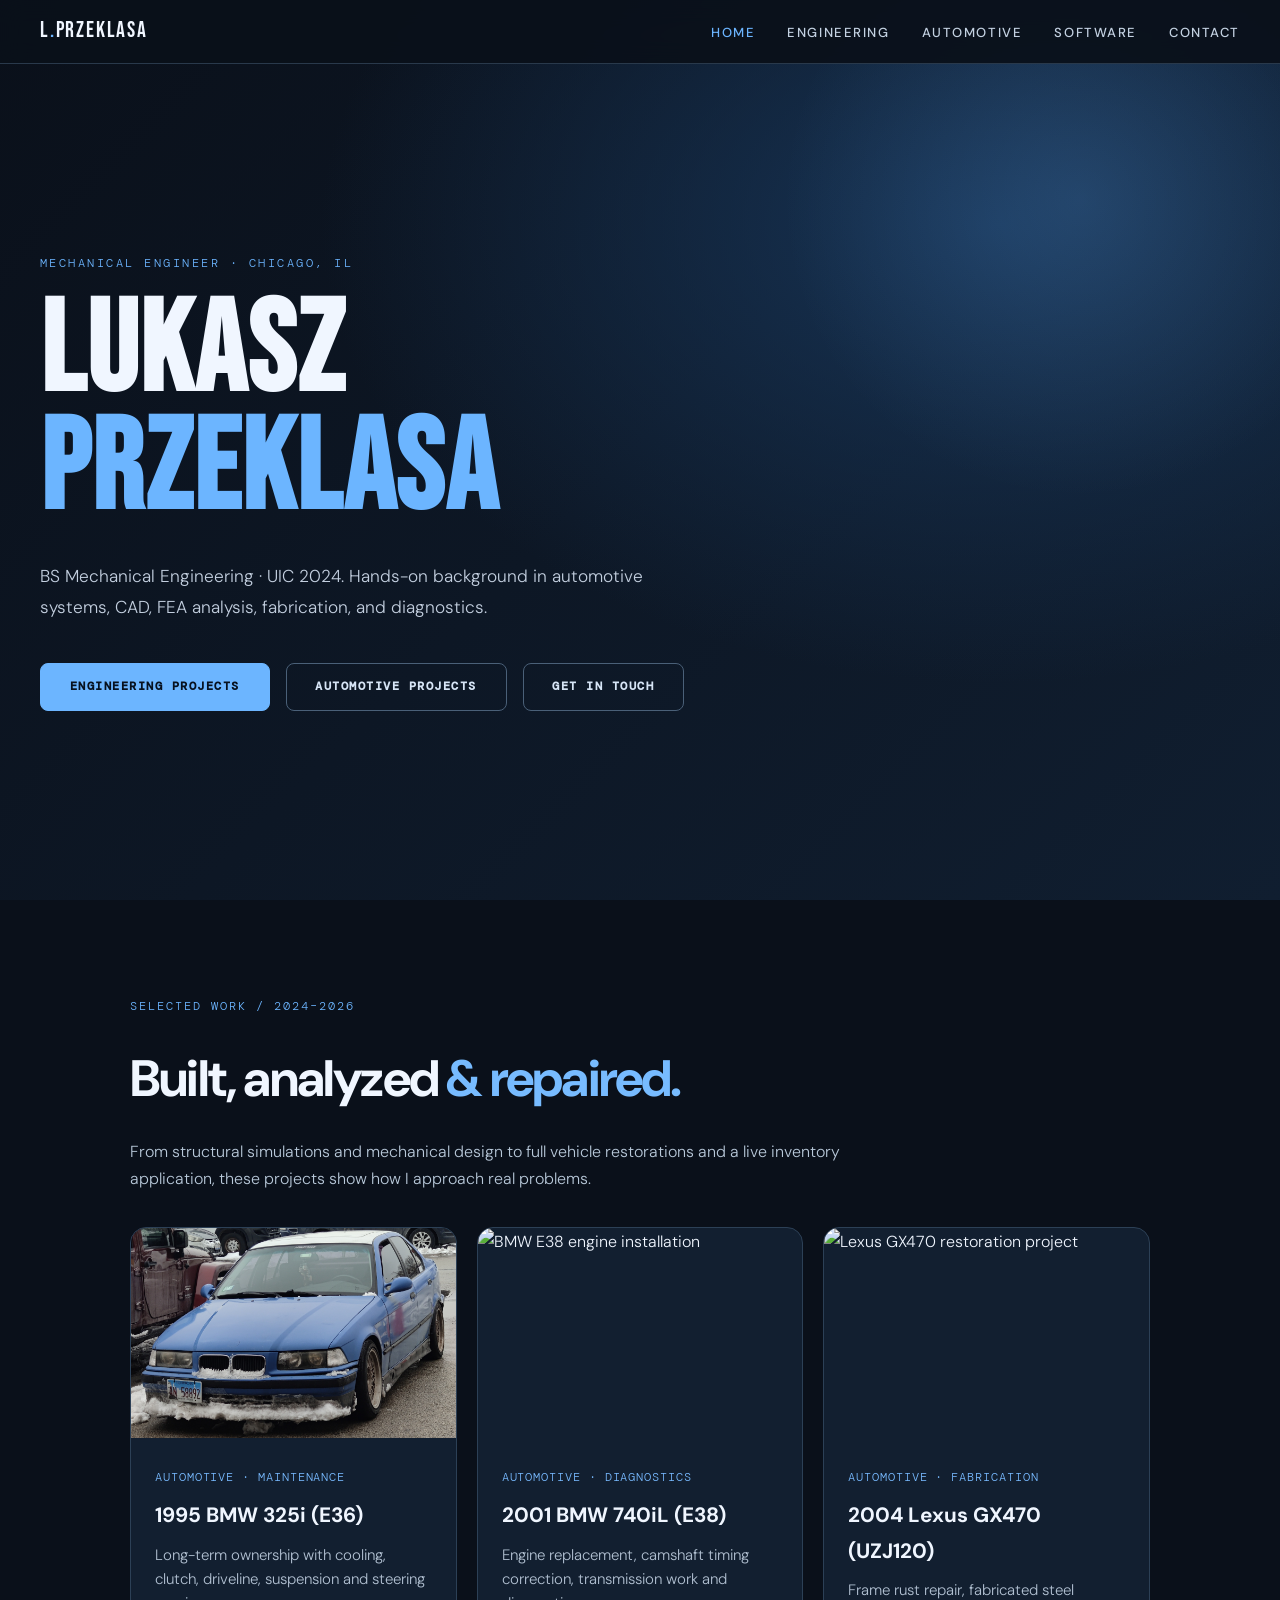
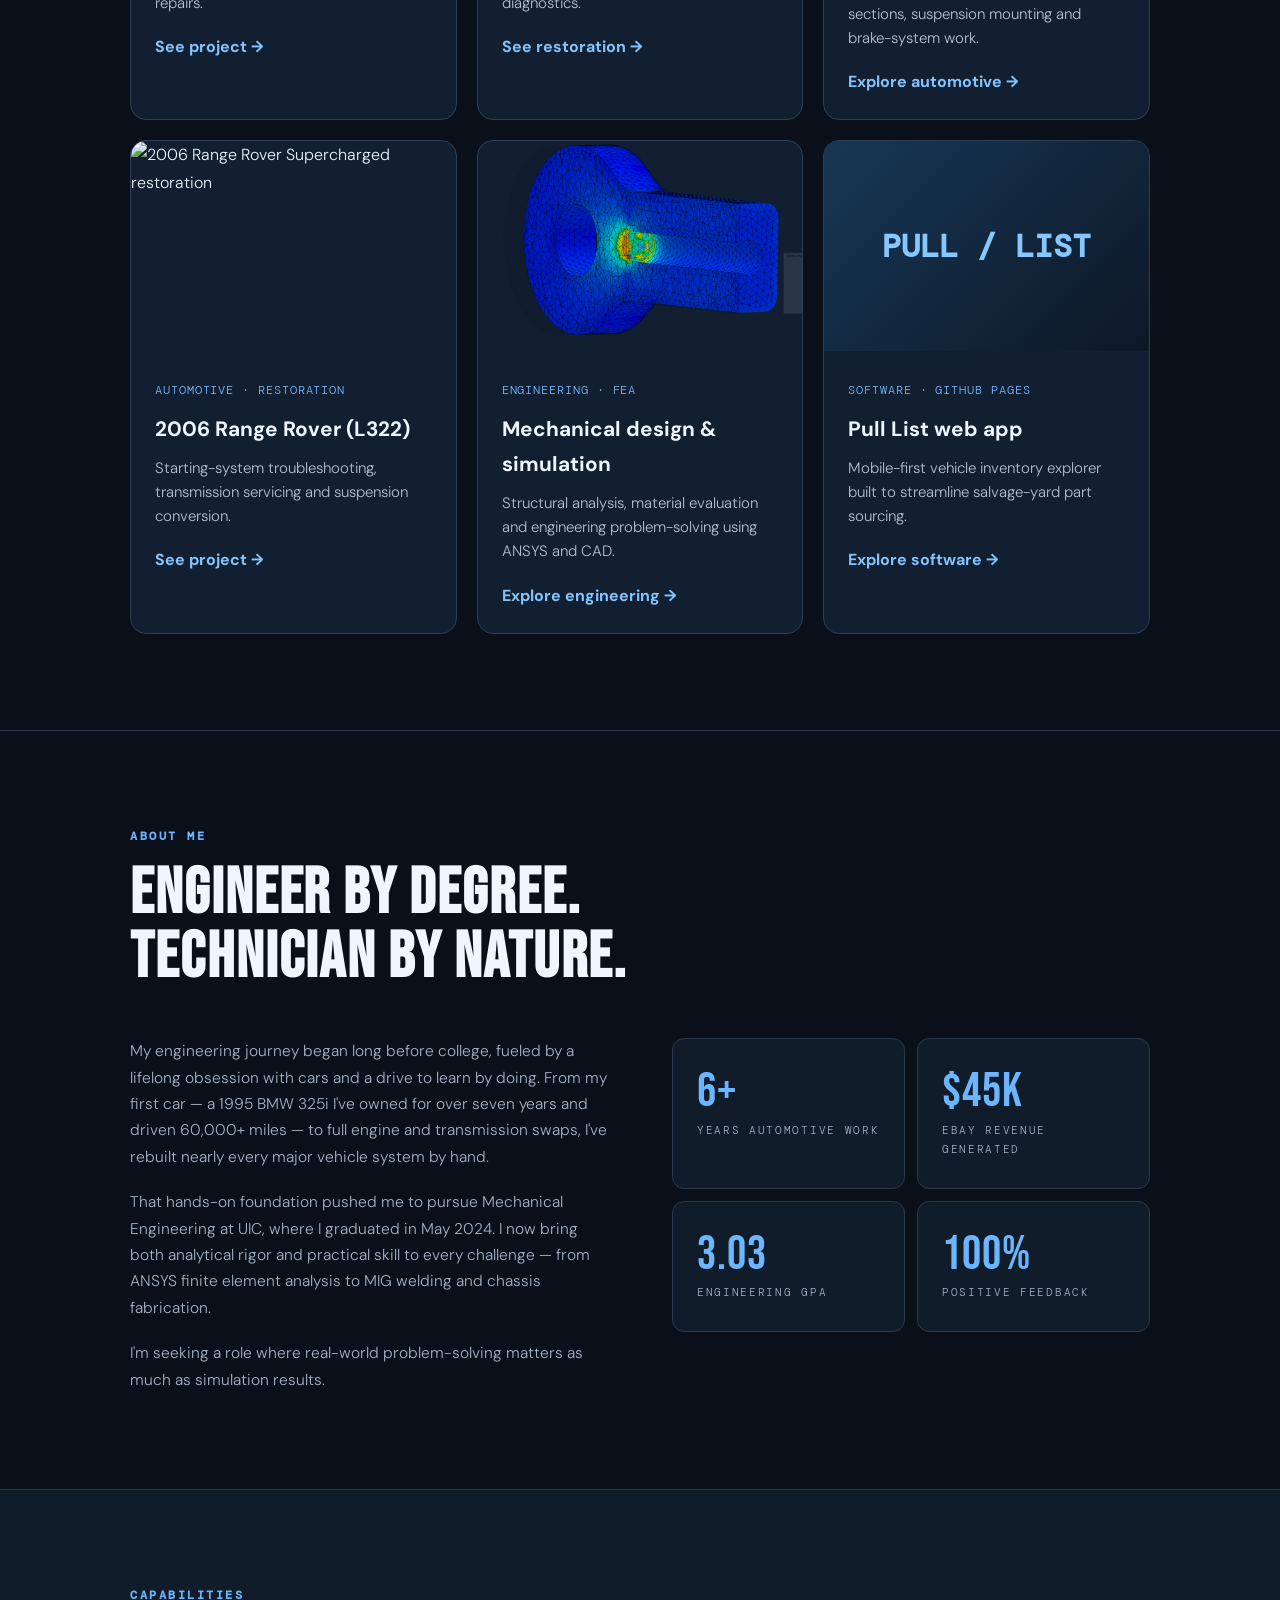
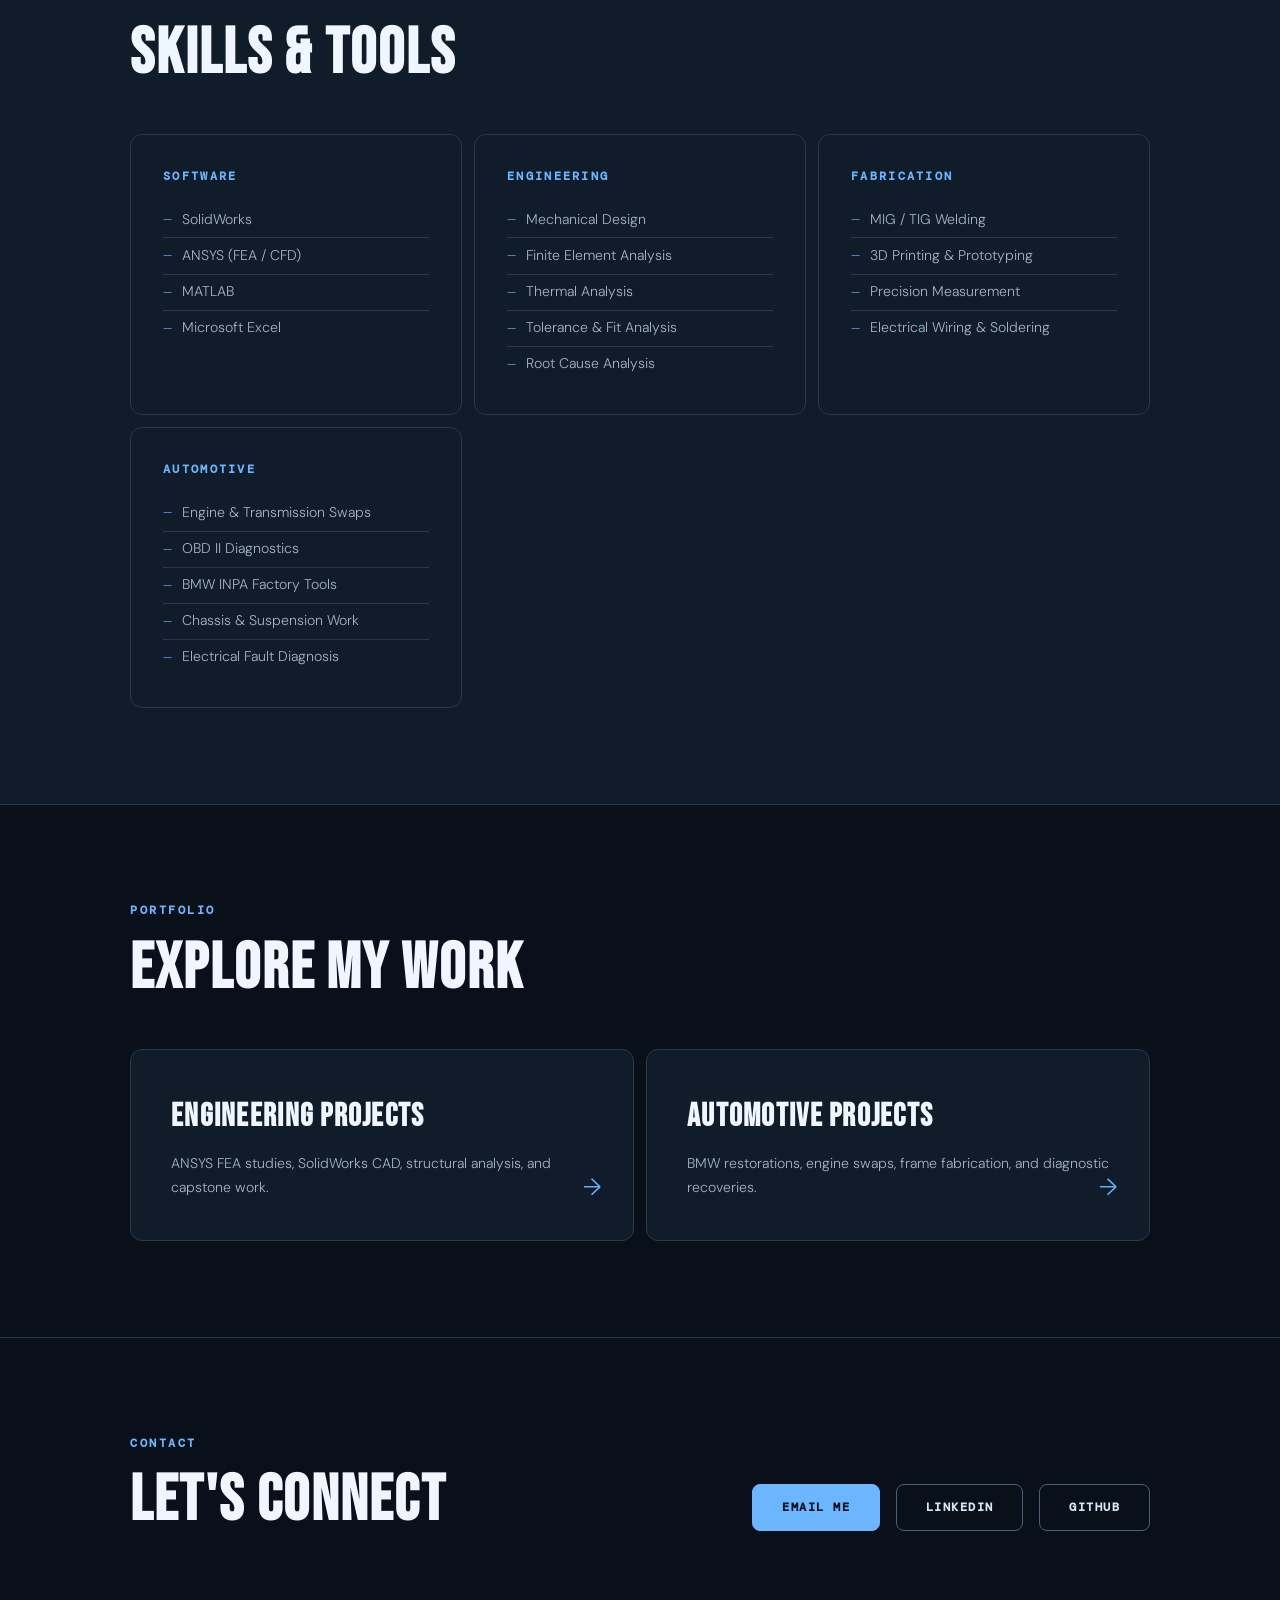
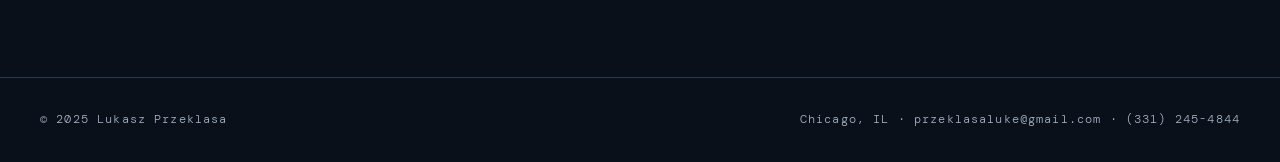
==== index.html @ 27ec07c0 "Standardize homepage vehicle titles with years and chassis codes" ====
<!DOCTYPE html>
<html lang="en">
<head>
  <!-- Google tag (gtag.js) -->
  <script async src="https://www.googletagmanager.com/gtag/js?id=G-0WKJXLWNJV"></script>
  <script>
    window.dataLayer = window.dataLayer || [];
    function gtag(){dataLayer.push(arguments);}
    gtag('js', new Date());
    gtag('config', 'G-0WKJXLWNJV');
  </script>

  <meta charset="UTF-8" />
  <meta name="viewport" content="width=device-width, initial-scale=1.0"/>
  <title>Lukasz Przeklasa – Mechanical Engineer</title>
  <link rel="preconnect" href="https://fonts.googleapis.com">
  <link href="https://fonts.googleapis.com/css2?family=Bebas+Neue&family=DM+Sans:wght@300;400;500&family=DM+Mono:wght@400;500&display=swap" rel="stylesheet">
  <style>
    :root {
      --bg: #0e0e0e;
      --surface: #161616;
      --border: #2a2a2a;
      --accent: #e8a020;
      --accent2: #c47a10;
      --text: #e8e4dc;
      --muted: #7a7670;
      --heading-font: 'Bebas Neue', sans-serif;
      --body-font: 'DM Sans', sans-serif;
      --mono-font: 'DM Mono', monospace;
    }

    * { margin: 0; padding: 0; box-sizing: border-box; }

    body {
      background: var(--bg);
      color: var(--text);
      font-family: var(--body-font);
      font-weight: 300;
      line-height: 1.7;
    }

    /* NAV */
    nav {
      position: fixed;
      top: 0; left: 0; right: 0;
      z-index: 100;
      display: flex;
      align-items: center;
      justify-content: space-between;
      padding: 0 2.5rem;
      height: 64px;
      background: rgba(14,14,14,0.92);
      backdrop-filter: blur(12px);
      border-bottom: 1px solid var(--border);
    }

    .nav-logo {
      font-family: var(--heading-font);
      font-size: 1.4rem;
      letter-spacing: 0.08em;
      color: var(--text);
      text-decoration: none;
    }

    .nav-logo span { color: var(--accent); }

    .nav-links {
      display: flex;
      gap: 2rem;
      list-style: none;
    }

    .nav-links a {
      color: var(--muted);
      text-decoration: none;
      font-size: 0.82rem;
      font-weight: 500;
      letter-spacing: 0.12em;
      text-transform: uppercase;
      transition: color 0.2s;
    }

    .nav-links a:hover,
    .nav-links a.active { color: var(--accent); }

    /* HERO */
    .hero {
      min-height: 100vh;
      display: flex;
      flex-direction: column;
      justify-content: center;
      padding: 8rem 2.5rem 4rem;
      position: relative;
      overflow: hidden;
    }

    .hero::before {
      content: '';
      position: absolute;
      top: -100px; right: -100px;
      width: 600px; height: 600px;
      background: radial-gradient(circle, rgba(232,160,32,0.07) 0%, transparent 70%);
      pointer-events: none;
    }

    .hero-tag {
      font-family: var(--mono-font);
      font-size: 0.78rem;
      letter-spacing: 0.2em;
      color: var(--accent);
      text-transform: uppercase;
      margin-bottom: 1.2rem;
    }

    .hero h1 {
      font-family: var(--heading-font);
      font-size: clamp(4rem, 10vw, 9rem);
      line-height: 0.92;
      letter-spacing: 0.02em;
      color: var(--text);
      margin-bottom: 2rem;
      max-width: 900px;
    }

    .hero h1 em {
      font-style: normal;
      color: var(--accent);
    }

    .hero-sub {
      font-size: 1rem;
      color: var(--muted);
      max-width: 480px;
      margin-bottom: 2.5rem;
      line-height: 1.8;
    }

    .hero-actions {
      display: flex;
      gap: 1rem;
      flex-wrap: wrap;
    }

    .btn {
      display: inline-block;
      padding: 0.75rem 1.8rem;
      font-family: var(--mono-font);
      font-size: 0.78rem;
      letter-spacing: 0.12em;
      text-transform: uppercase;
      text-decoration: none;
      border: 1px solid;
      transition: all 0.2s;
      cursor: pointer;
    }

    .btn-primary {
      background: var(--accent);
      border-color: var(--accent);
      color: #0e0e0e;
      font-weight: 500;
    }

    .btn-primary:hover {
      background: var(--accent2);
      border-color: var(--accent2);
    }

    .btn-ghost {
      background: transparent;
      border-color: var(--border);
      color: var(--muted);
    }

    .btn-ghost:hover {
      border-color: var(--accent);
      color: var(--accent);
    }

    /* SECTIONS */
    section {
      padding: 6rem 2.5rem;
      max-width: 1100px;
      margin: 0 auto;
    }

    .section-label {
      font-family: var(--mono-font);
      font-size: 0.72rem;
      letter-spacing: 0.22em;
      color: var(--accent);
      text-transform: uppercase;
      margin-bottom: 1rem;
    }

    .section-title {
      font-family: var(--heading-font);
      font-size: clamp(2.5rem, 5vw, 4rem);
      letter-spacing: 0.03em;
      line-height: 1;
      margin-bottom: 3rem;
      color: var(--text);
    }

    .divider {
      border: none;
      border-top: 1px solid var(--border);
      margin: 0;
    }

    /* ABOUT */
    .about-grid {
      display: grid;
      grid-template-columns: 1fr 1fr;
      gap: 4rem;
      align-items: start;
    }

    .about-text p {
      color: var(--muted);
      margin-bottom: 1.2rem;
      font-size: 0.97rem;
    }

    .about-text p:last-child { margin-bottom: 0; }

    .stats-grid {
      display: grid;
      grid-template-columns: 1fr 1fr;
      gap: 1px;
      background: var(--border);
      border: 1px solid var(--border);
    }

    .stat-box {
      background: var(--surface);
      padding: 1.8rem 1.5rem;
    }

    .stat-value {
      font-family: var(--heading-font);
      font-size: 3rem;
      color: var(--accent);
      letter-spacing: 0.02em;
      line-height: 1;
      margin-bottom: 0.3rem;
    }

    .stat-label {
      font-family: var(--mono-font);
      font-size: 0.7rem;
      letter-spacing: 0.15em;
      color: var(--muted);
      text-transform: uppercase;
    }

    /* SKILLS */
    .skills-section { background: var(--surface); }
    .skills-section > div {
      max-width: 1100px;
      margin: 0 auto;
      padding: 6rem 2.5rem;
    }

    .skills-grid {
      display: grid;
      grid-template-columns: repeat(auto-fit, minmax(260px, 1fr));
      gap: 1px;
      background: var(--border);
      border: 1px solid var(--border);
    }

    .skill-card {
      background: var(--surface);
      padding: 2rem;
      transition: background 0.2s;
    }

    .skill-card:hover { background: #1c1c1c; }

    .skill-card h3 {
      font-family: var(--mono-font);
      font-size: 0.72rem;
      letter-spacing: 0.2em;
      color: var(--accent);
      text-transform: uppercase;
      margin-bottom: 1rem;
    }

    .skill-list {
      list-style: none;
    }

    .skill-list li {
      color: var(--muted);
      font-size: 0.88rem;
      padding: 0.35rem 0;
      border-bottom: 1px solid var(--border);
      display: flex;
      align-items: center;
      gap: 0.6rem;
    }

    .skill-list li:last-child { border-bottom: none; }
    .skill-list li::before {
      content: '—';
      color: var(--accent);
      font-size: 0.7rem;
    }

    /* CTA CARDS */
    .cta-grid {
      display: grid;
      grid-template-columns: 1fr 1fr;
      gap: 1px;
      background: var(--border);
      border: 1px solid var(--border);
    }

    .cta-card {
      background: var(--surface);
      padding: 2.5rem;
      text-decoration: none;
      display: block;
      transition: background 0.2s;
      position: relative;
      overflow: hidden;
    }

    .cta-card:hover { background: #1c1c1c; }

    .cta-card::after {
      content: '→';
      position: absolute;
      bottom: 2rem; right: 2rem;
      font-size: 1.5rem;
      color: var(--accent);
      transition: transform 0.2s;
    }

    .cta-card:hover::after { transform: translateX(4px); }

    .cta-card h3 {
      font-family: var(--heading-font);
      font-size: 2rem;
      letter-spacing: 0.04em;
      color: var(--text);
      margin-bottom: 0.5rem;
    }

    .cta-card p {
      font-size: 0.88rem;
      color: var(--muted);
    }

    /* CONTACT */
    .contact-row {
      display: flex;
      align-items: center;
      justify-content: space-between;
      flex-wrap: wrap;
      gap: 2rem;
    }

    .contact-links {
      display: flex;
      gap: 1rem;
      flex-wrap: wrap;
    }

    /* FOOTER */
    footer {
      border-top: 1px solid var(--border);
      padding: 2rem 2.5rem;
      display: flex;
      justify-content: space-between;
      align-items: center;
      font-family: var(--mono-font);
      font-size: 0.72rem;
      color: var(--muted);
      letter-spacing: 0.1em;
    }

    /* ANIMATIONS */
    .fade-up {
      opacity: 0;
      transform: translateY(24px);
      animation: fadeUp 0.7s ease forwards;
    }

    @keyframes fadeUp {
      to { opacity: 1; transform: translateY(0); }
    }

    .fade-up:nth-child(2) { animation-delay: 0.1s; }
    .fade-up:nth-child(3) { animation-delay: 0.2s; }
    .fade-up:nth-child(4) { animation-delay: 0.3s; }

    @media (max-width: 768px) {
      .about-grid, .cta-grid { grid-template-columns: 1fr; }
      nav { padding: 0 1.2rem; }
      .nav-logo { font-size: 1.1rem; }
      .nav-links { gap: 1.2rem; }
      .hero, section { padding-left: 1.2rem; padding-right: 1.2rem; }
    }
  </style>
  <link rel="stylesheet" href="portfolio-2026.css?v=1">
</head>
<body>

<nav>
  <a href="index.html" class="nav-logo">L<span>.</span>Przeklasa</a>
  <ul class="nav-links">
    <li><a href="index.html" class="active">Home</a></li>
    <li><a href="engineering.html">Engineering</a></li>
    <li><a href="automotive.html">Automotive</a></li>
    <li><a href="software.html">Software</a></li>
    <li><a href="mailto:przeklasaluke@gmail.com">Contact</a></li>
  </ul>
</nav>

<div class="hero">
  <p class="hero-tag fade-up">Mechanical Engineer · Chicago, IL</p>
  <h1 class="fade-up">Lukasz<br><em>Przeklasa</em></h1>
  <p class="hero-sub fade-up">BS Mechanical Engineering · UIC 2024. Hands-on background in automotive systems, CAD, FEA analysis, fabrication, and diagnostics.</p>
  <div class="hero-actions fade-up">
    <a href="#featured-projects" class="btn btn-primary">Engineering Projects</a>
    <a href="automotive.html" class="btn btn-ghost">Automotive Projects</a>
    <a href="mailto:przeklasaluke@gmail.com" class="btn btn-ghost">Get In Touch</a>
  </div>
</div>

<section id="featured-projects" aria-labelledby="featured-title">
<p class="portfolio-kicker">Selected work / 2024–2026</p>
<h2 class="section-heading" id="featured-title">Built, analyzed <em>& repaired.</em></h2>
<p class="project-intro">From structural simulations and mechanical design to full vehicle restorations and a live inventory application, these projects show how I approach real problems.</p>
<div class="feature-grid">
<a class="feature-card" href="automotive.html#bmw-e36"><img src="images/e36 new front.jpg" alt="1995 BMW 325i project" loading="lazy"><div class="feature-content"><span class="feature-tag">Automotive · Maintenance</span><h3>1995 BMW 325i (E36)</h3><p>Long-term ownership with cooling, clutch, driveline, suspension and steering repairs.</p><div class="feature-arrow">See project →</div></div></a>
<a class="feature-card" href="automotive.html#bmw-e38"><img src="images/e38 front end.png" alt="BMW E38 engine installation" loading="lazy"><div class="feature-content"><span class="feature-tag">Automotive · Diagnostics</span><h3>2001 BMW 740iL (E38)</h3><p>Engine replacement, camshaft timing correction, transmission work and diagnostics.</p><div class="feature-arrow">See restoration →</div></div></a>
<a class="feature-card" href="automotive.html#lexus-gx470"><img src="images/gx470 front.png" alt="Lexus GX470 restoration project" loading="lazy"><div class="feature-content"><span class="feature-tag">Automotive · Fabrication</span><h3>2004 Lexus GX470 (UZJ120)</h3><p>Frame rust repair, fabricated steel sections, suspension mounting and brake-system work.</p><div class="feature-arrow">Explore automotive →</div></div></a>
<a class="feature-card" href="automotive.html#range-rover-l322"><img src="images/range rover front.png" alt="2006 Range Rover Supercharged restoration" loading="lazy"><div class="feature-content"><span class="feature-tag">Automotive · Restoration</span><h3>2006 Range Rover (L322)</h3><p>Starting-system troubleshooting, transmission servicing and suspension conversion.</p><div class="feature-arrow">See project →</div></div></a>
<a class="feature-card" href="engineering.html#clutch-fork-fea"><img src="images/2500n clutch fork von mises.png" alt="Finite element stress analysis of a clutch fork" loading="lazy"><div class="feature-content"><span class="feature-tag">Engineering · FEA</span><h3>Mechanical design & simulation</h3><p>Structural analysis, material evaluation and engineering problem-solving using ANSYS and CAD.</p><div class="feature-arrow">Explore engineering →</div></div></a>
<a class="feature-card" href="software.html"><div style="height:210px;display:grid;place-items:center;background:linear-gradient(135deg,#173756,#0d1826);color:#86c7ff;font-family:'DM Mono',monospace;font-size:clamp(1.4rem,3vw,2rem);font-weight:700">PULL / LIST</div><div class="feature-content"><span class="feature-tag">Software · GitHub Pages</span><h3>Pull List web app</h3><p>Mobile-first vehicle inventory explorer built to streamline salvage-yard part sourcing.</p><div class="feature-arrow">Explore software →</div></div></a>
</div></section><hr class="divider">

<section>
  <p class="section-label">About Me</p>
  <h2 class="section-title">Engineer by Degree.<br>Technician by Nature.</h2>
  <div class="about-grid">
    <div class="about-text">
      <p>My engineering journey began long before college, fueled by a lifelong obsession with cars and a drive to learn by doing. From my first car — a 1995 BMW 325i I've owned for over seven years and driven 60,000+ miles — to full engine and transmission swaps, I've rebuilt nearly every major vehicle system by hand.</p>
      <p>That hands-on foundation pushed me to pursue Mechanical Engineering at UIC, where I graduated in May 2024. I now bring both analytical rigor and practical skill to every challenge — from ANSYS finite element analysis to MIG welding and chassis fabrication.</p>
      <p>I'm seeking a role where real-world problem-solving matters as much as simulation results.</p>
    </div>
    <div class="stats-grid">
      <div class="stat-box">
        <div class="stat-value">6+</div>
        <div class="stat-label">Years Automotive Work</div>
      </div>
      <div class="stat-box">
        <div class="stat-value">$45K</div>
        <div class="stat-label">eBay Revenue Generated</div>
      </div>
      <div class="stat-box">
        <div class="stat-value">3.03</div>
        <div class="stat-label">Engineering GPA</div>
      </div>
      <div class="stat-box">
        <div class="stat-value">100%</div>
        <div class="stat-label">Positive Feedback</div>
      </div>
    </div>
  </div>
</section>

<hr class="divider">

<div class="skills-section">
  <div>
    <p class="section-label">Capabilities</p>
    <h2 class="section-title">Skills & Tools</h2>
    <div class="skills-grid">
      <div class="skill-card">
        <h3>Software</h3>
        <ul class="skill-list">
          <li>SolidWorks</li>
          <li>ANSYS (FEA / CFD)</li>
          <li>MATLAB</li>
          <li>Microsoft Excel</li>
        </ul>
      </div>
      <div class="skill-card">
        <h3>Engineering</h3>
        <ul class="skill-list">
          <li>Mechanical Design</li>
          <li>Finite Element Analysis</li>
          <li>Thermal Analysis</li>
          <li>Tolerance & Fit Analysis</li>
          <li>Root Cause Analysis</li>
        </ul>
      </div>
      <div class="skill-card">
        <h3>Fabrication</h3>
        <ul class="skill-list">
          <li>MIG / TIG Welding</li>
          <li>3D Printing & Prototyping</li>
          <li>Precision Measurement</li>
          <li>Electrical Wiring & Soldering</li>
        </ul>
      </div>
      <div class="skill-card">
        <h3>Automotive</h3>
        <ul class="skill-list">
          <li>Engine & Transmission Swaps</li>
          <li>OBD II Diagnostics</li>
          <li>BMW INPA Factory Tools</li>
          <li>Chassis & Suspension Work</li>
          <li>Electrical Fault Diagnosis</li>
        </ul>
      </div>
    </div>
  </div>
</div>

<hr class="divider">

<section>
  <p class="section-label">Portfolio</p>
  <h2 class="section-title">Explore My Work</h2>
  <div class="cta-grid">
    <a href="engineering.html" class="cta-card">
      <h3>Engineering Projects</h3>
      <p>ANSYS FEA studies, SolidWorks CAD, structural analysis, and capstone work.</p>
    </a>
    <a href="automotive.html" class="cta-card">
      <h3>Automotive Projects</h3>
      <p>BMW restorations, engine swaps, frame fabrication, and diagnostic recoveries.</p>
    </a>
  </div>
</section>

<hr class="divider">

<section>
  <div class="contact-row">
    <div>
      <p class="section-label">Contact</p>
      <h2 class="section-title">Let's Connect</h2>
    </div>
    <div class="contact-links">
      <a href="mailto:przeklasaluke@gmail.com" class="btn btn-primary">Email Me</a>
      <a href="https://linkedin.com/in/lukasz-przeklasa" target="_blank" class="btn btn-ghost">LinkedIn</a>
      <a href="https://github.com/lukaszjdm" target="_blank" class="btn btn-ghost">GitHub</a>
    </div>
  </div>
</section>

<footer>
  <span>© 2025 Lukasz Przeklasa</span>
  <span>Chicago, IL · przeklasaluke@gmail.com · (331) 245-4844</span>
</footer>

</body>
</html>
---- portfolio-2026.css ----
/* Portfolio redesign 2026 */
:root{--bg:#0a101a!important;--surface:#111c2b!important;--border:#29394b!important;--accent:#6cb5ff!important;--accent2:#a3d3ff!important;--text:#f0f6ff!important;--muted:#a3b2c5!important}
html{scroll-behavior:smooth}body{background:var(--bg)!important;color:var(--text)!important;font-family:'DM Sans',sans-serif!important}a:focus-visible,button:focus-visible{outline:3px solid #9bd0ff;outline-offset:4px}nav{background:rgba(10,16,26,.94)!important;border-bottom:1px solid var(--border)!important}nav a{transition:color .2s}.hero{background:radial-gradient(ellipse at 78% 25%,#173456 0%,transparent 48%),linear-gradient(135deg,#0a101a,#101e30)!important}.hero::before{background:radial-gradient(circle,rgba(108,181,255,.16),transparent 70%)!important}.hero h1,.page-header h1{letter-spacing:.015em}.hero-sub{max-width:650px!important;font-size:1.08rem!important;color:#c3cfdf!important}.btn{border-radius:8px!important;font-weight:600!important}.btn-primary{color:#07111f!important}.btn-ghost{color:#d7e5f6!important;border-color:#4a6078!important}.btn-ghost:hover{background:#172a40!important}.stat-box,.skill-card,.cta-card,.project-block{border-radius:12px;overflow:hidden}.stats-grid,.skills-grid,.cta-grid{gap:12px!important;background:transparent!important;border:0!important}.stat-box,.skill-card,.cta-card{border:1px solid var(--border)!important}.project-block{box-shadow:0 12px 34px rgba(0,0,0,.15)}.project-block img{max-width:100%;height:auto;border-radius:8px}.page-header{background:radial-gradient(ellipse at 90% 20%,#183655,transparent 52%)!important}.section-label,.page-tag{font-weight:600!important}.nav-links a{color:#c4d2e2!important}.nav-links a:hover,.nav-links a.active{color:var(--accent)!important}.portfolio-kicker{color:var(--accent);font-family:'DM Mono',monospace;font-size:.78rem;letter-spacing:.16em;text-transform:uppercase;margin-bottom:1.1rem}.portfolio-lead{font-size:clamp(1.1rem,2.1vw,1.45rem);line-height:1.65;color:#cad8e7;max-width:760px}.feature-grid{display:grid;grid-template-columns:repeat(3,minmax(0,1fr));gap:20px}.feature-card{display:flex;flex-direction:column;min-width:0;background:#121f30;border:1px solid #2c4056;border-radius:16px;overflow:hidden;text-decoration:none;color:inherit;transition:transform .2s,border-color .2s}.feature-card:hover{transform:translateY(-5px);border-color:#6cb5ff}.feature-card img{width:100%;height:210px;object-fit:cover;display:block}.feature-content{padding:24px;flex:1}.feature-content h3{font-size:1.3rem;margin:8px 0 10px;color:#f0f6ff}.feature-content p{color:#b2c1d2;font-size:.94rem;line-height:1.6}.feature-tag{font-family:'DM Mono',monospace;font-size:.72rem;letter-spacing:.08em;color:#78baff;text-transform:uppercase}.feature-arrow{margin-top:18px;color:#83c4ff;font-weight:700}.pill-list{display:flex;flex-wrap:wrap;gap:10px;margin-top:22px}.pill-list span{padding:8px 12px;border:1px solid #39516c;background:#14253a;border-radius:999px;color:#d1e2f4;font-size:.83rem}.project-intro{max-width:760px;color:#b9c9da;margin-bottom:35px}.site-footer{border-top:1px solid var(--border);padding:26px 2.5rem;color:#9fb0c4;font-size:.82rem;display:flex;justify-content:space-between;gap:16px;flex-wrap:wrap}.site-footer a{color:#9dcfff}.section-heading{font-size:clamp(2rem,4vw,3.2rem);font-weight:700;letter-spacing:-.035em;margin-bottom:16px}.section-heading em{font-style:normal;color:#77bbff}.nav-links{align-items:center}@media(max-width:850px){.feature-grid{grid-template-columns:repeat(2,minmax(0,1fr))}}@media(max-width:600px){nav{height:auto!important;min-height:66px;padding:12px 16px!important;flex-wrap:wrap;gap:8px}.nav-links{gap:12px!important;flex-wrap:wrap}.nav-links a{font-size:.68rem!important;letter-spacing:.03em!important}.hero{padding-top:150px!important;min-height:80vh!important}.page-header{padding-top:160px!important}.feature-grid{grid-template-columns:1fr}.feature-card img{height:220px}.site-footer{padding:24px 18px}.hero h1{font-size:clamp(3.6rem,15vw,6rem)!important}.project-header,.project-content{padding:1.25rem!important}}@media(prefers-reduced-motion:reduce){*,*::before,*::after{scroll-behavior:auto!important;animation:none!important;transition:none!important}.fade-up{opacity:1!important;transform:none!important}}
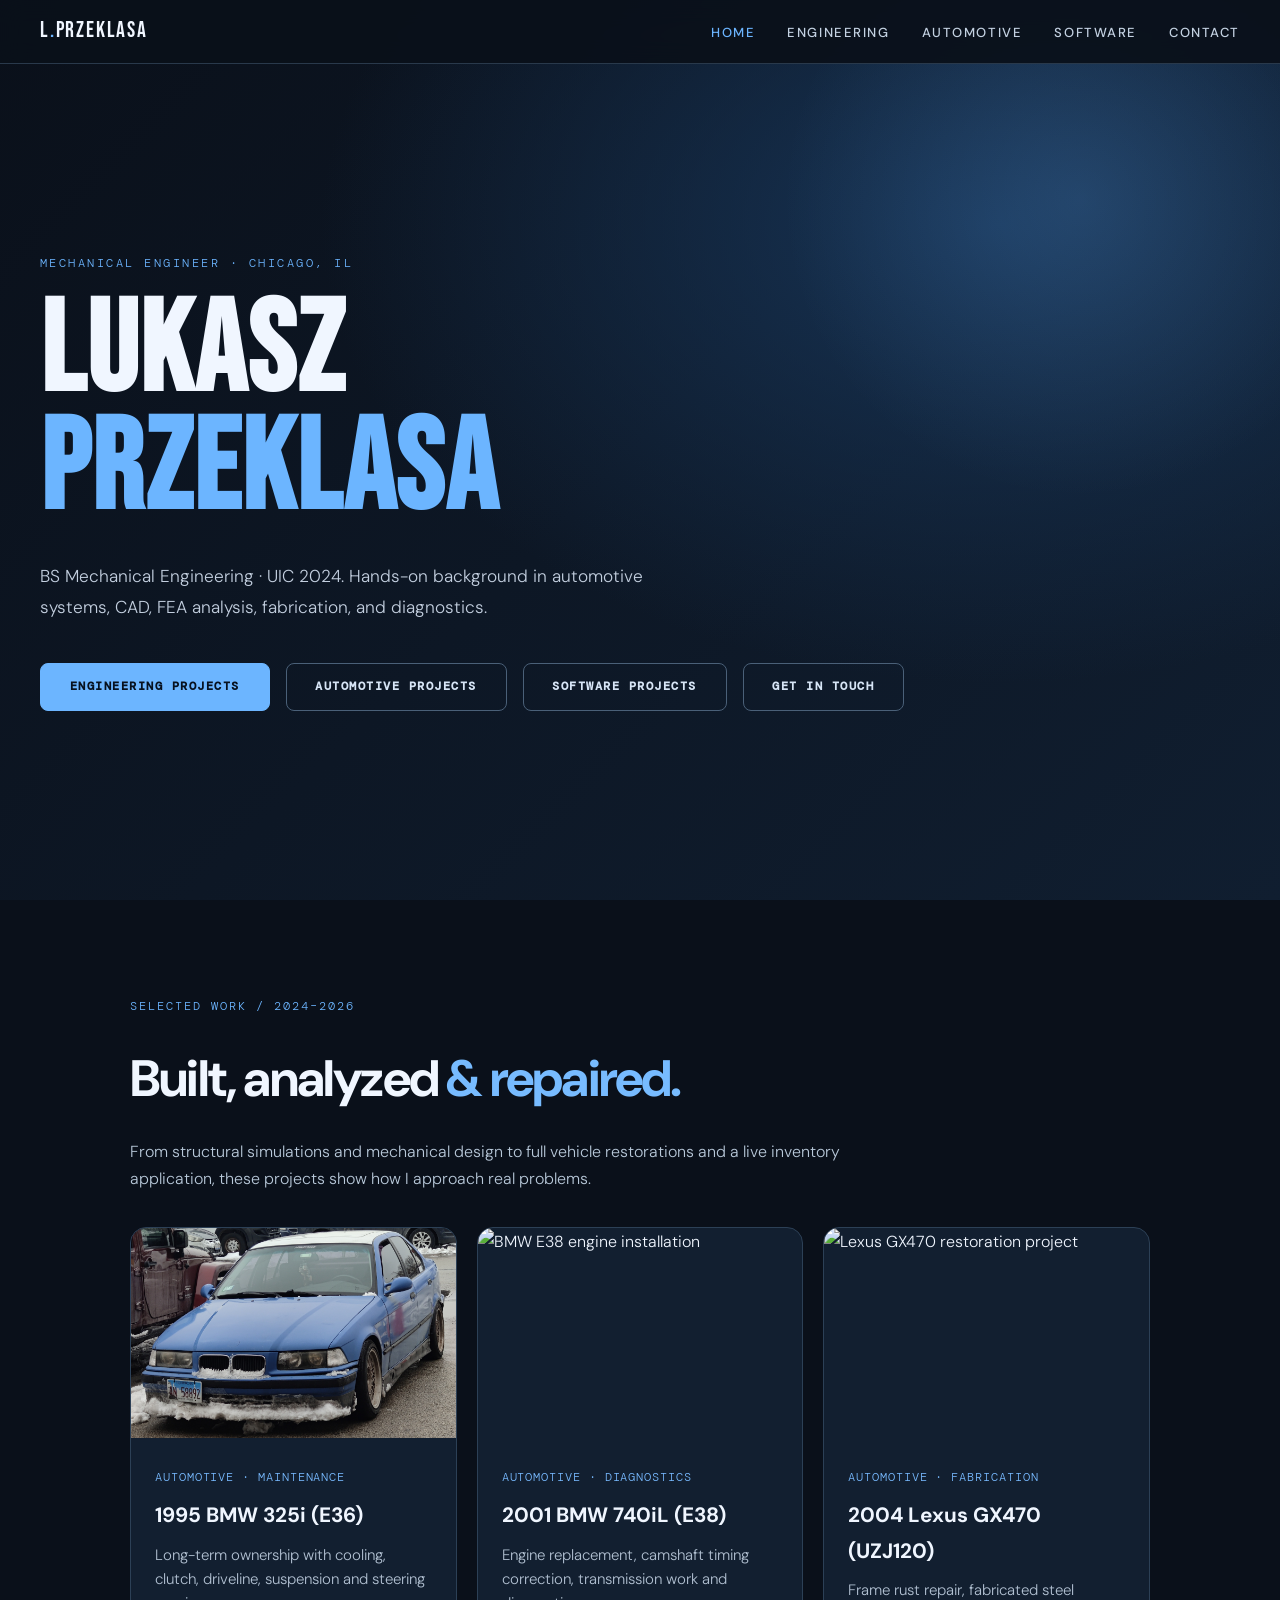
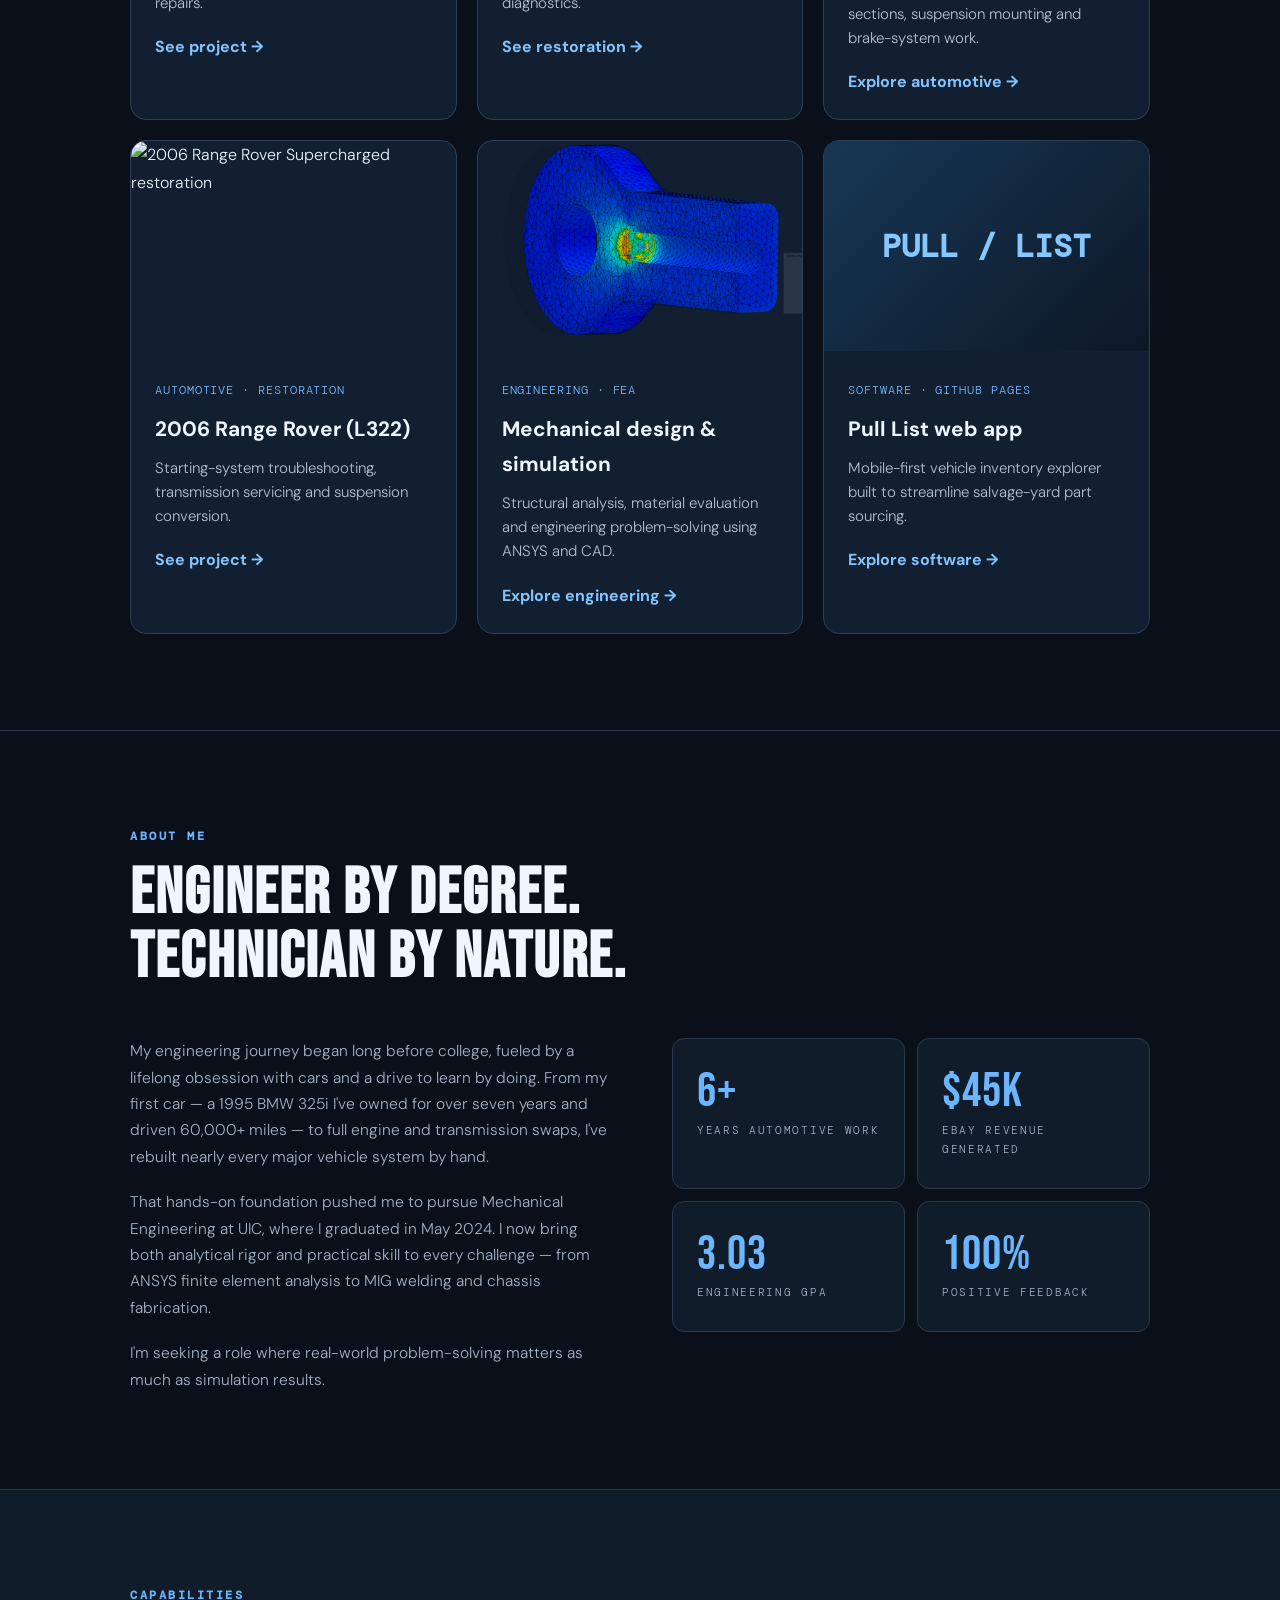
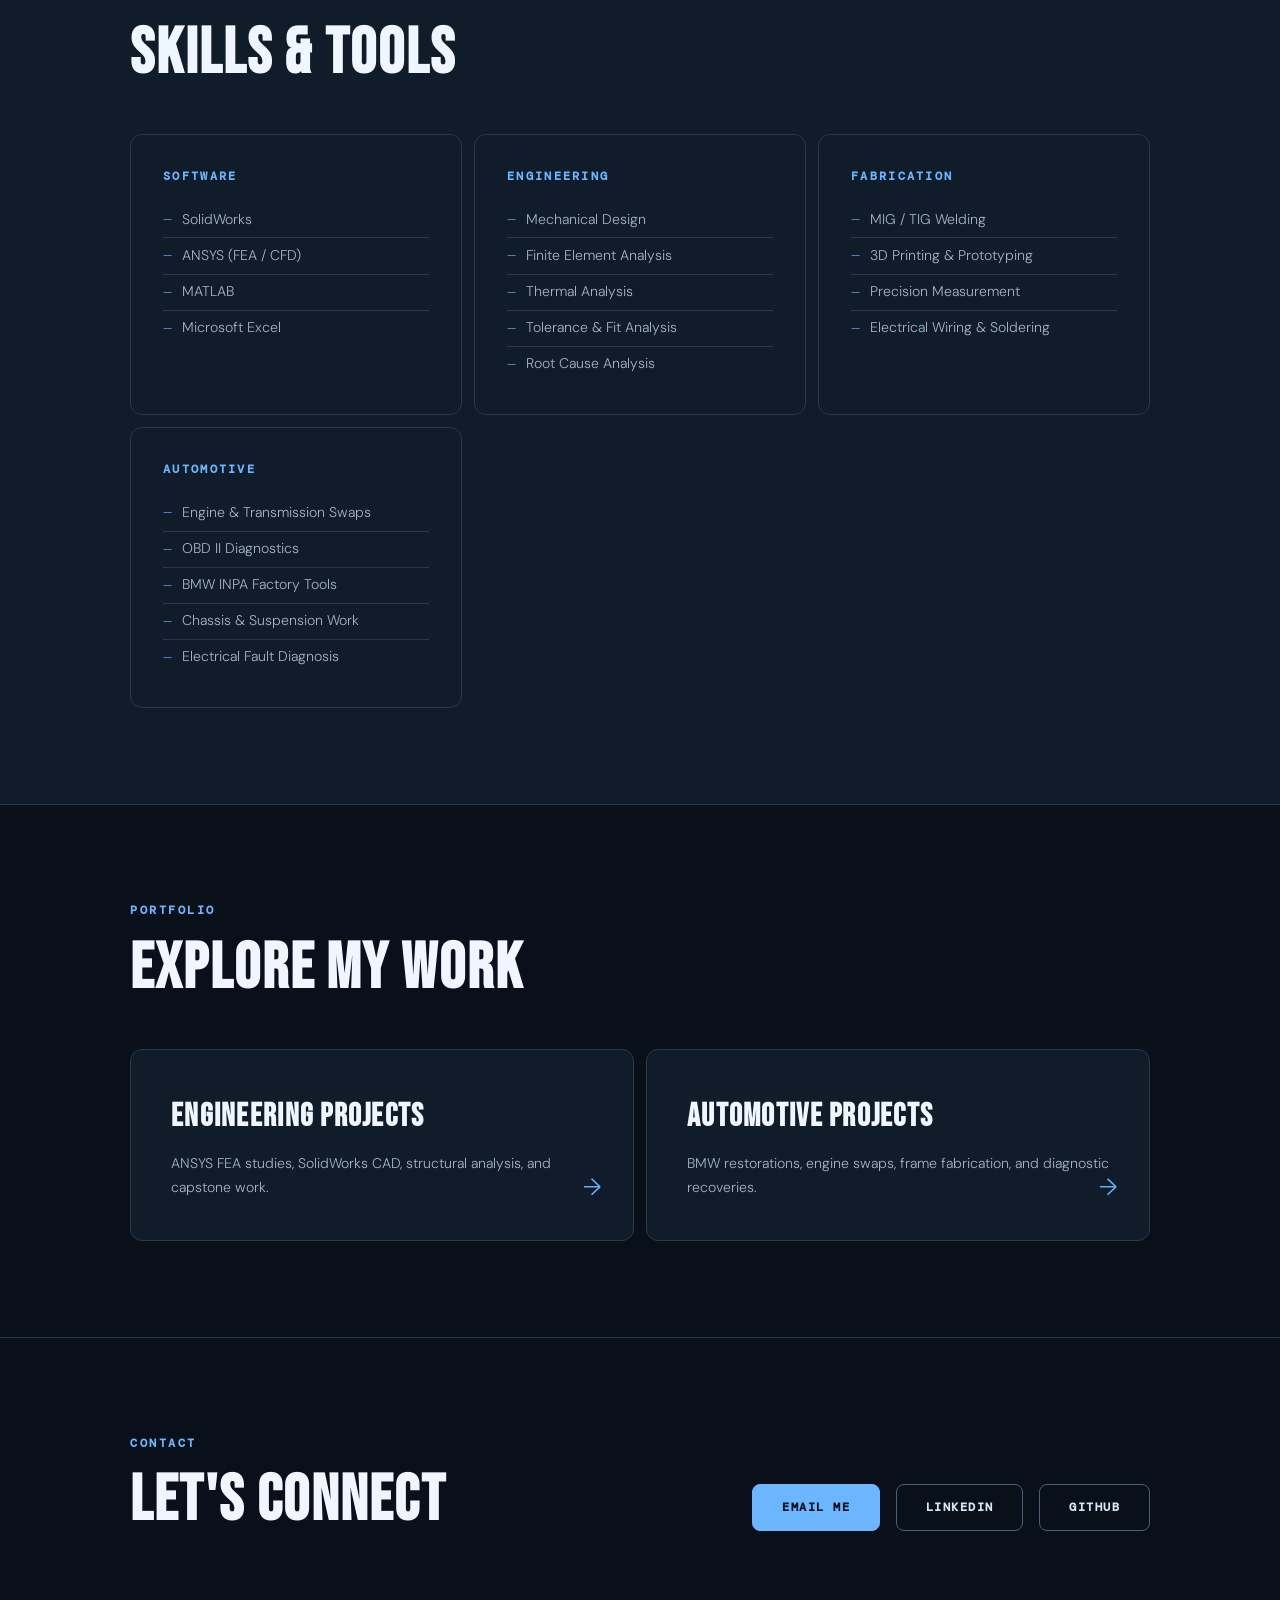
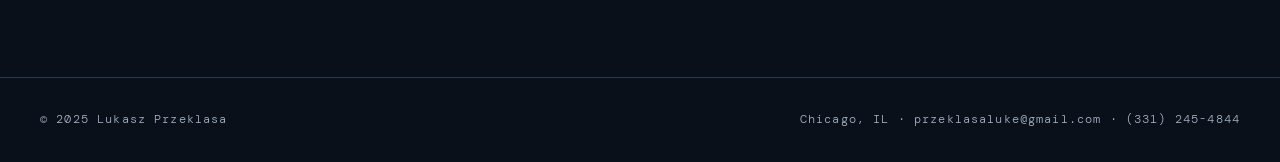
==== commit 8b74f8e1: "Link homepage engineering button to engineering page and add software button" ====
--- a/index.html
+++ b/index.html
@@ -424,8 +424,9 @@
   <h1 class="fade-up">Lukasz<br><em>Przeklasa</em></h1>
   <p class="hero-sub fade-up">BS Mechanical Engineering · UIC 2024. Hands-on background in automotive systems, CAD, FEA analysis, fabrication, and diagnostics.</p>
   <div class="hero-actions fade-up">
-    <a href="#featured-projects" class="btn btn-primary">Engineering Projects</a>
+    <a href="engineering.html" class="btn btn-primary">Engineering Projects</a>
     <a href="automotive.html" class="btn btn-ghost">Automotive Projects</a>
+    <a href="software.html" class="btn btn-ghost">Software Projects</a>
     <a href="mailto:przeklasaluke@gmail.com" class="btn btn-ghost">Get In Touch</a>
   </div>
 </div>
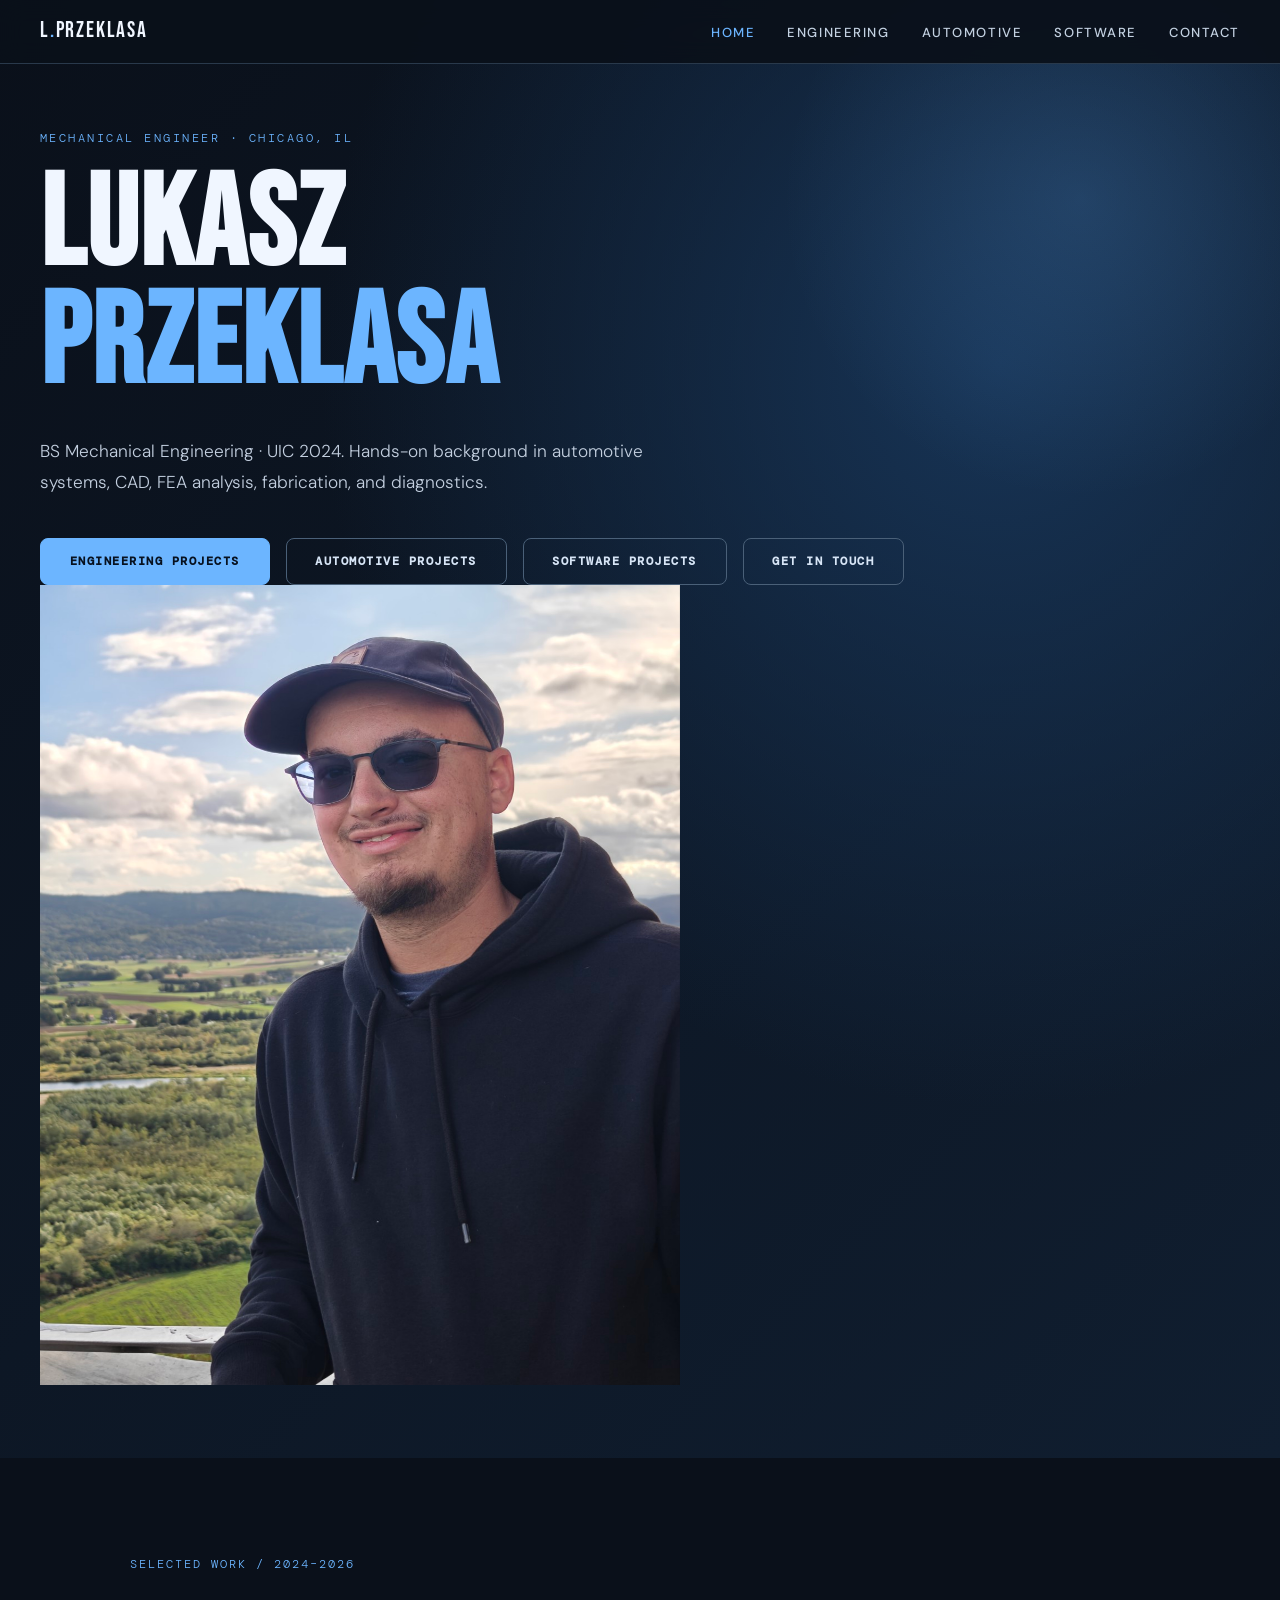
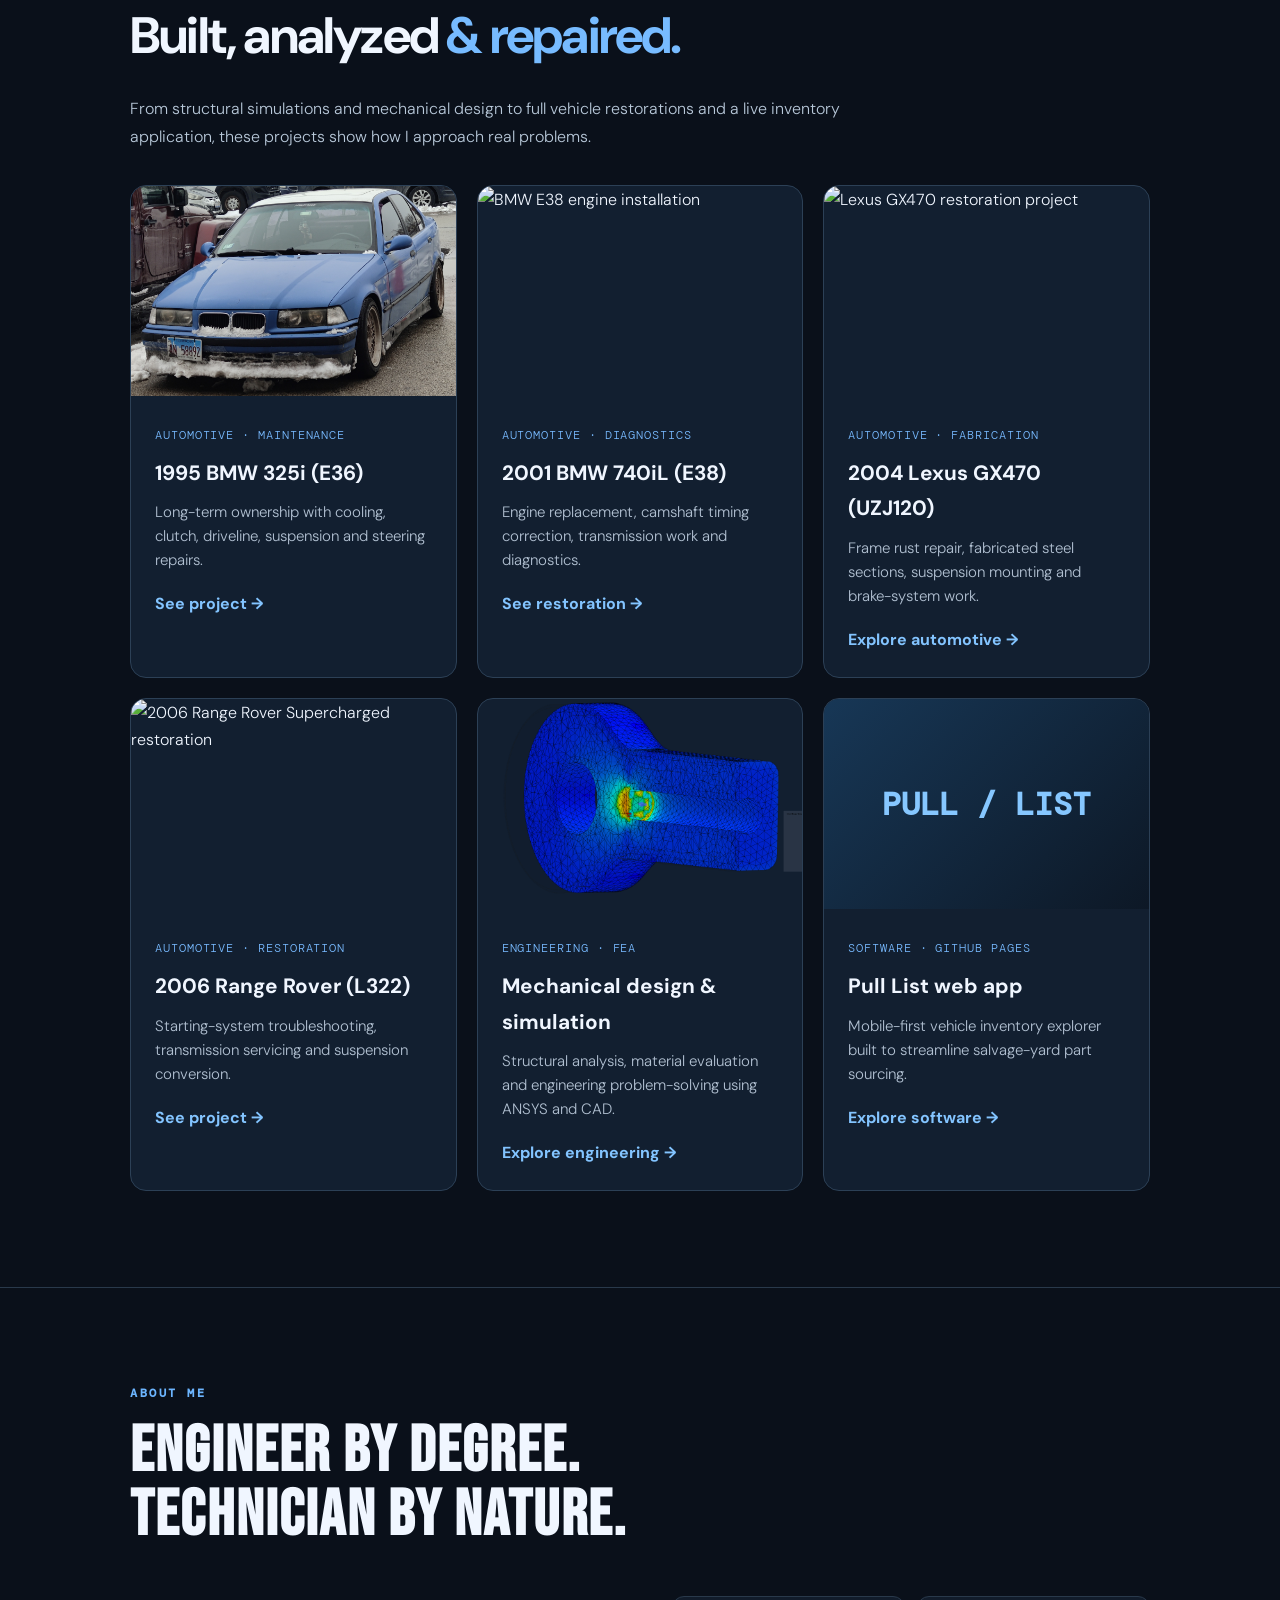
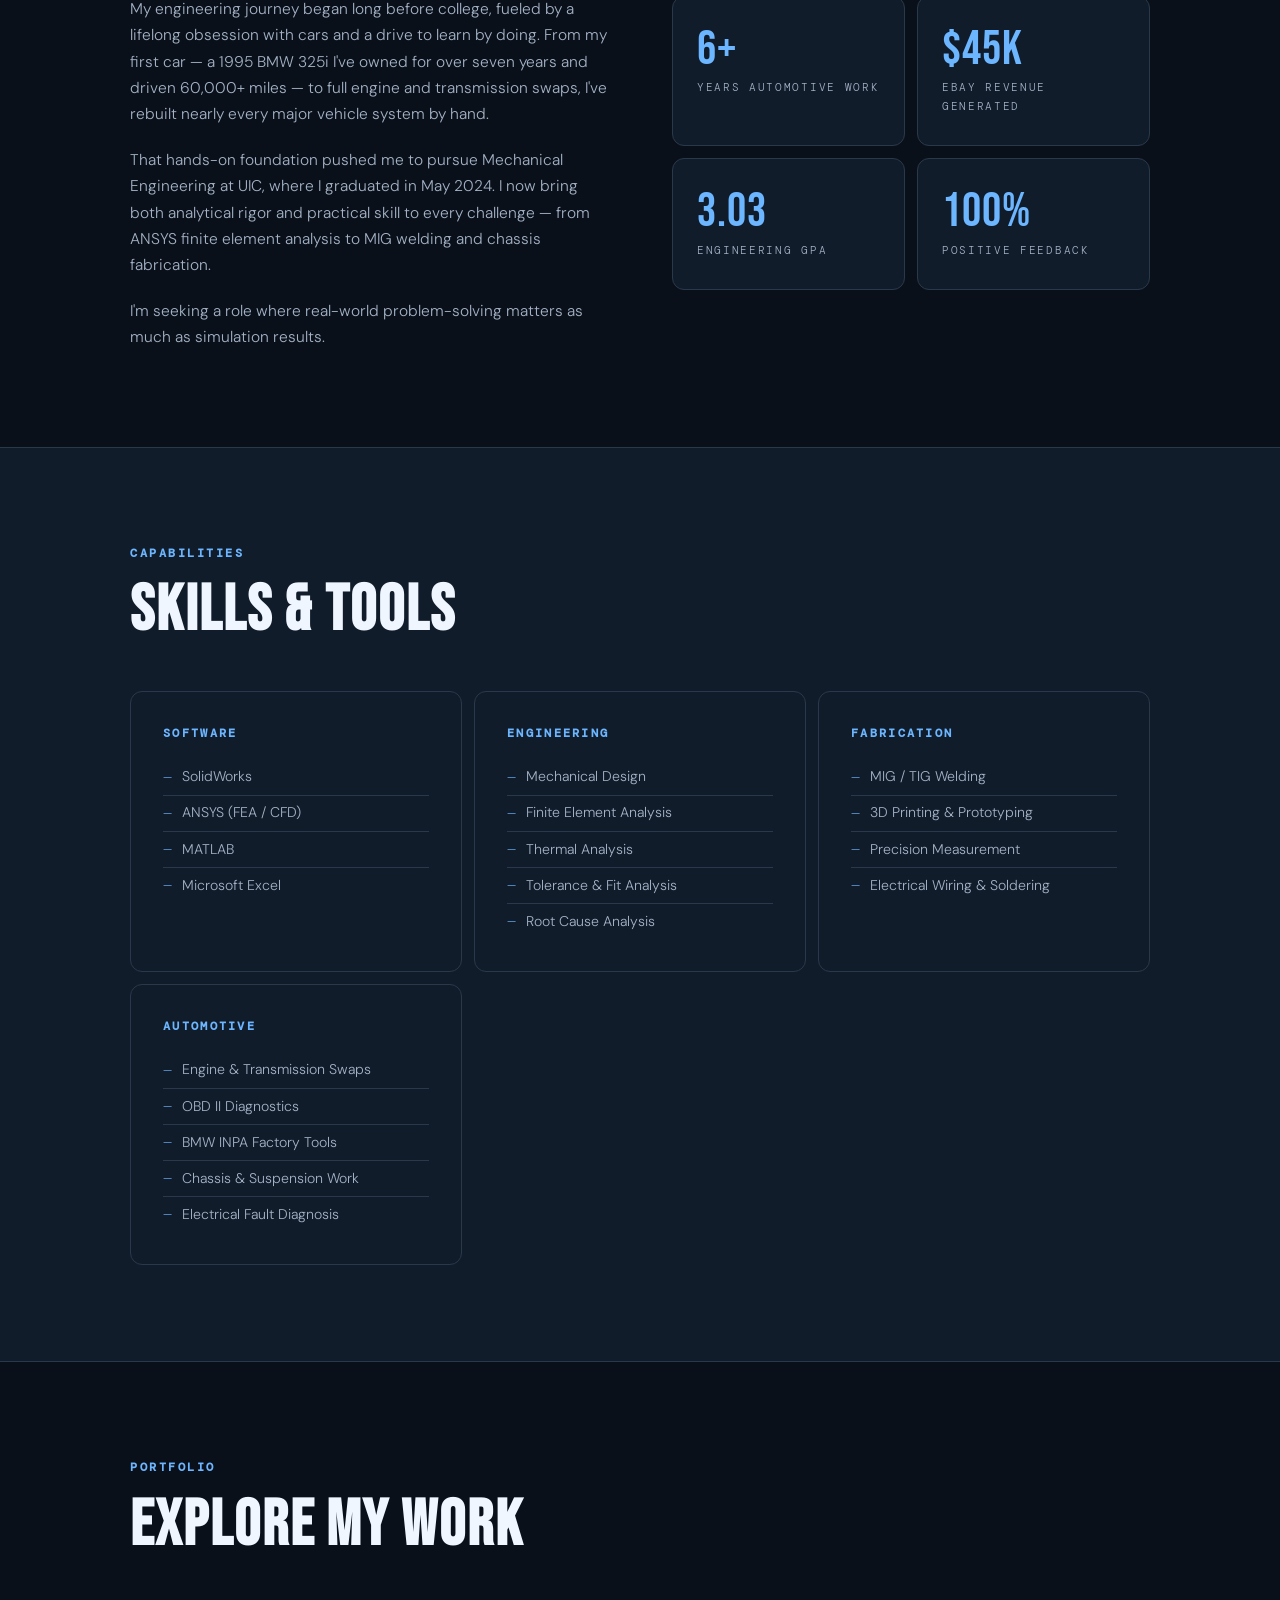
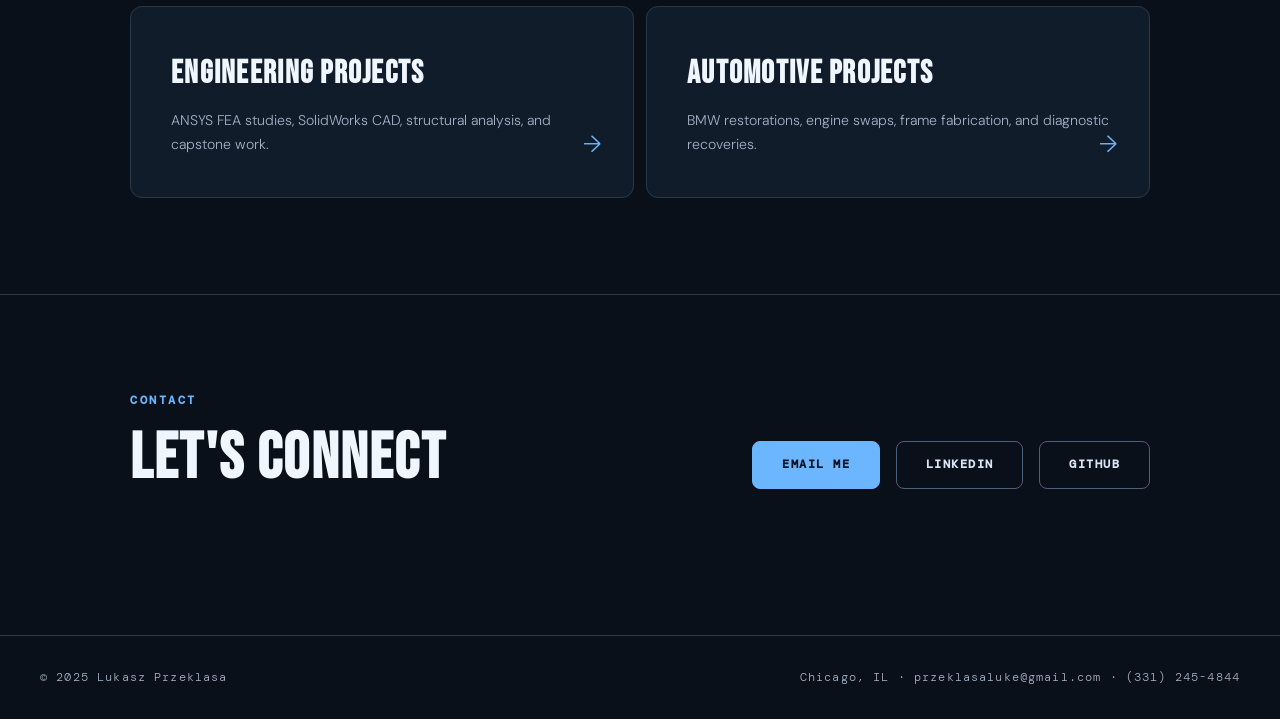
==== commit d4ded8bf: "Add profile portrait to homepage hero" ====
--- a/index.html
+++ b/index.html
@@ -420,6 +420,7 @@
 </nav>
 
 <div class="hero">
+  <div class="hero-copy">
   <p class="hero-tag fade-up">Mechanical Engineer · Chicago, IL</p>
   <h1 class="fade-up">Lukasz<br><em>Przeklasa</em></h1>
   <p class="hero-sub fade-up">BS Mechanical Engineering · UIC 2024. Hands-on background in automotive systems, CAD, FEA analysis, fabrication, and diagnostics.</p>
@@ -428,6 +429,10 @@
     <a href="automotive.html" class="btn btn-ghost">Automotive Projects</a>
     <a href="software.html" class="btn btn-ghost">Software Projects</a>
     <a href="mailto:przeklasaluke@gmail.com" class="btn btn-ghost">Get In Touch</a>
+  </div>
+  </div>
+  <div class="hero-portrait fade-up">
+    <img src="images/profile.jpg" alt="Portrait of Lukasz Przeklasa" width="640" height="800" fetchpriority="high">
   </div>
 </div>
 
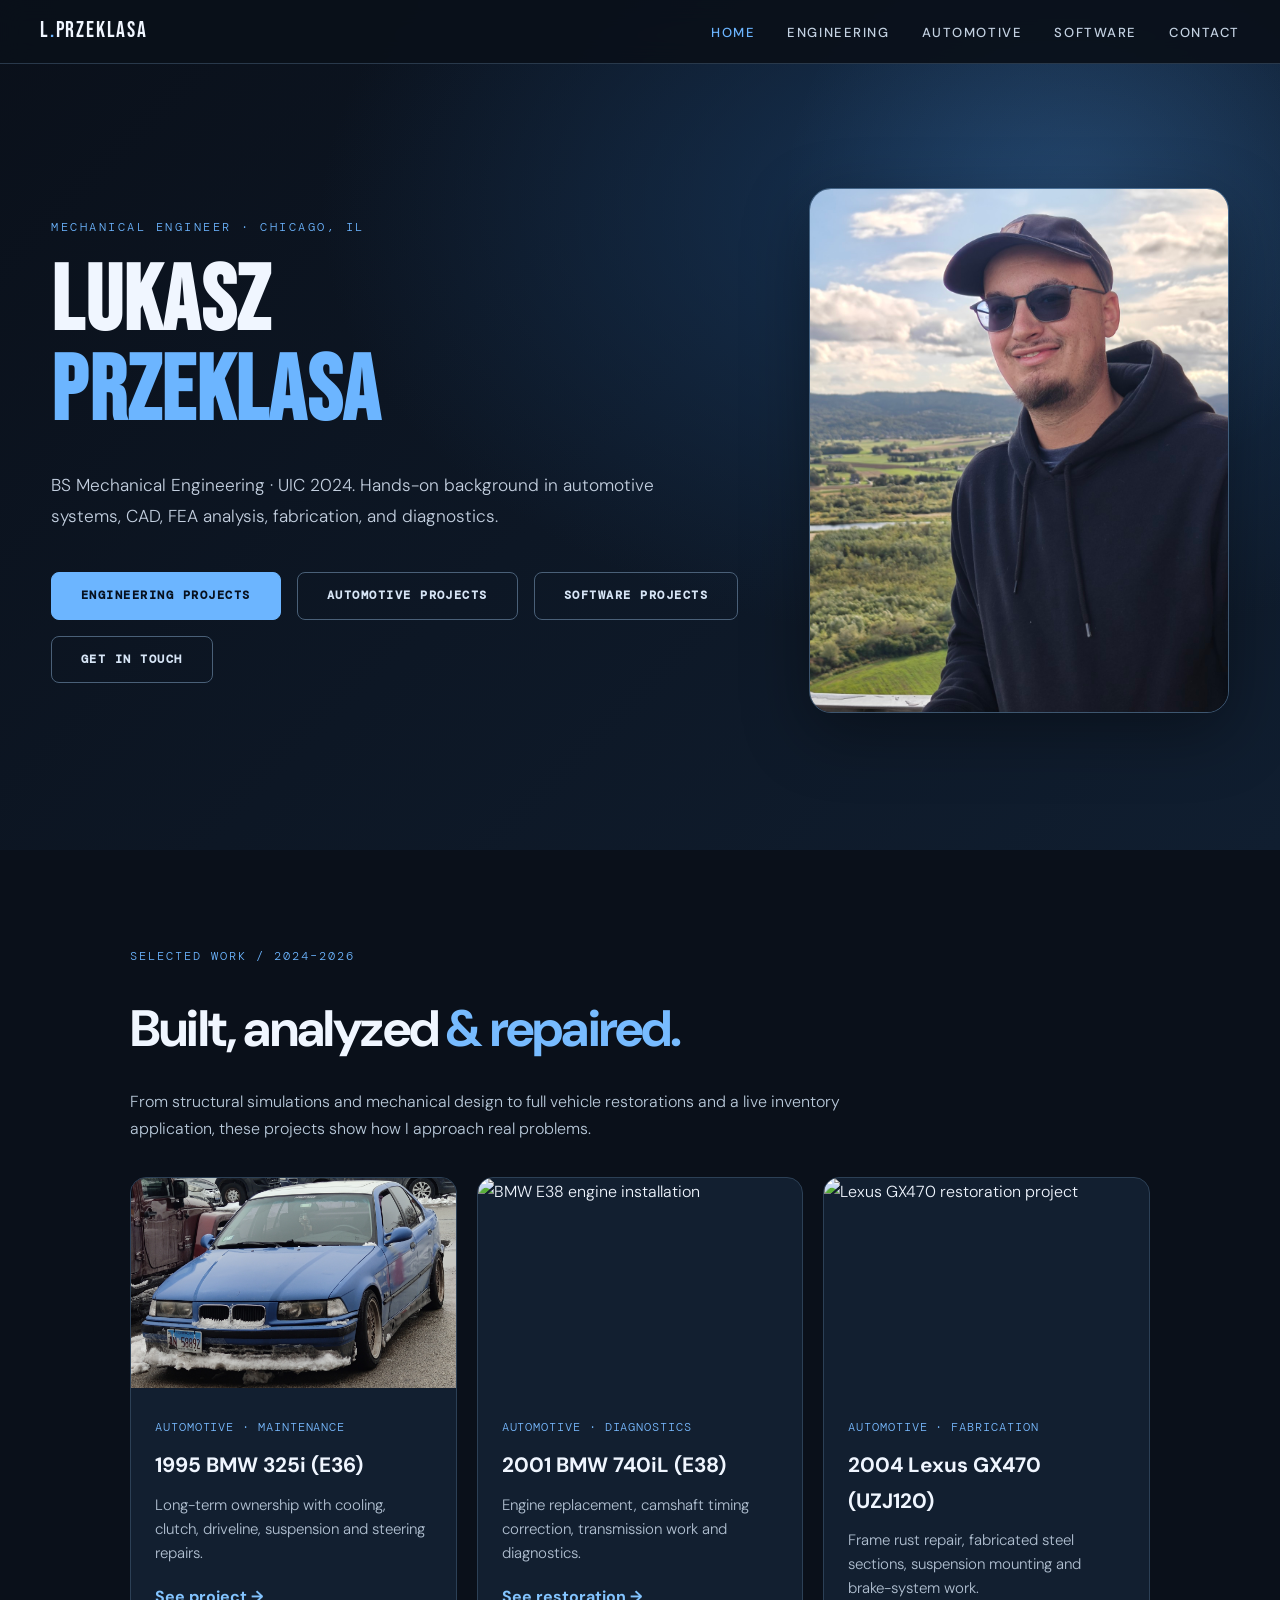
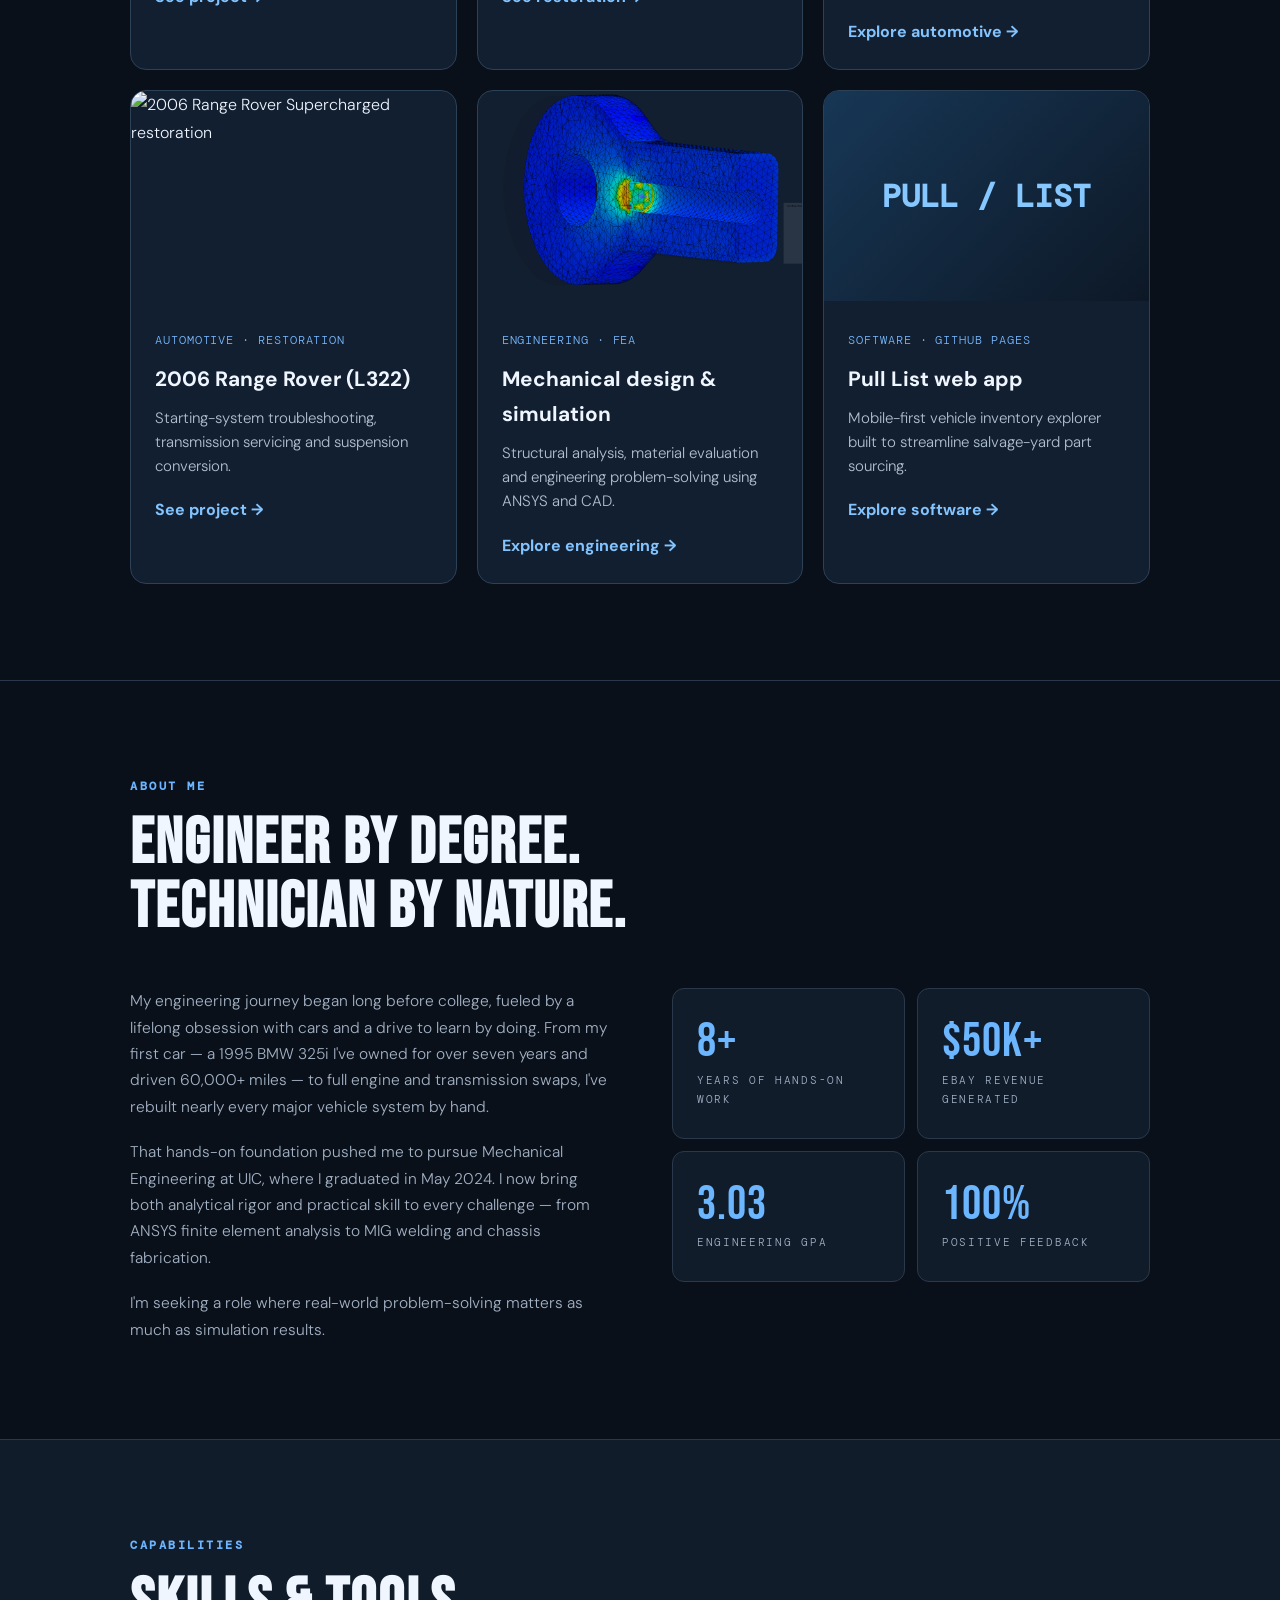
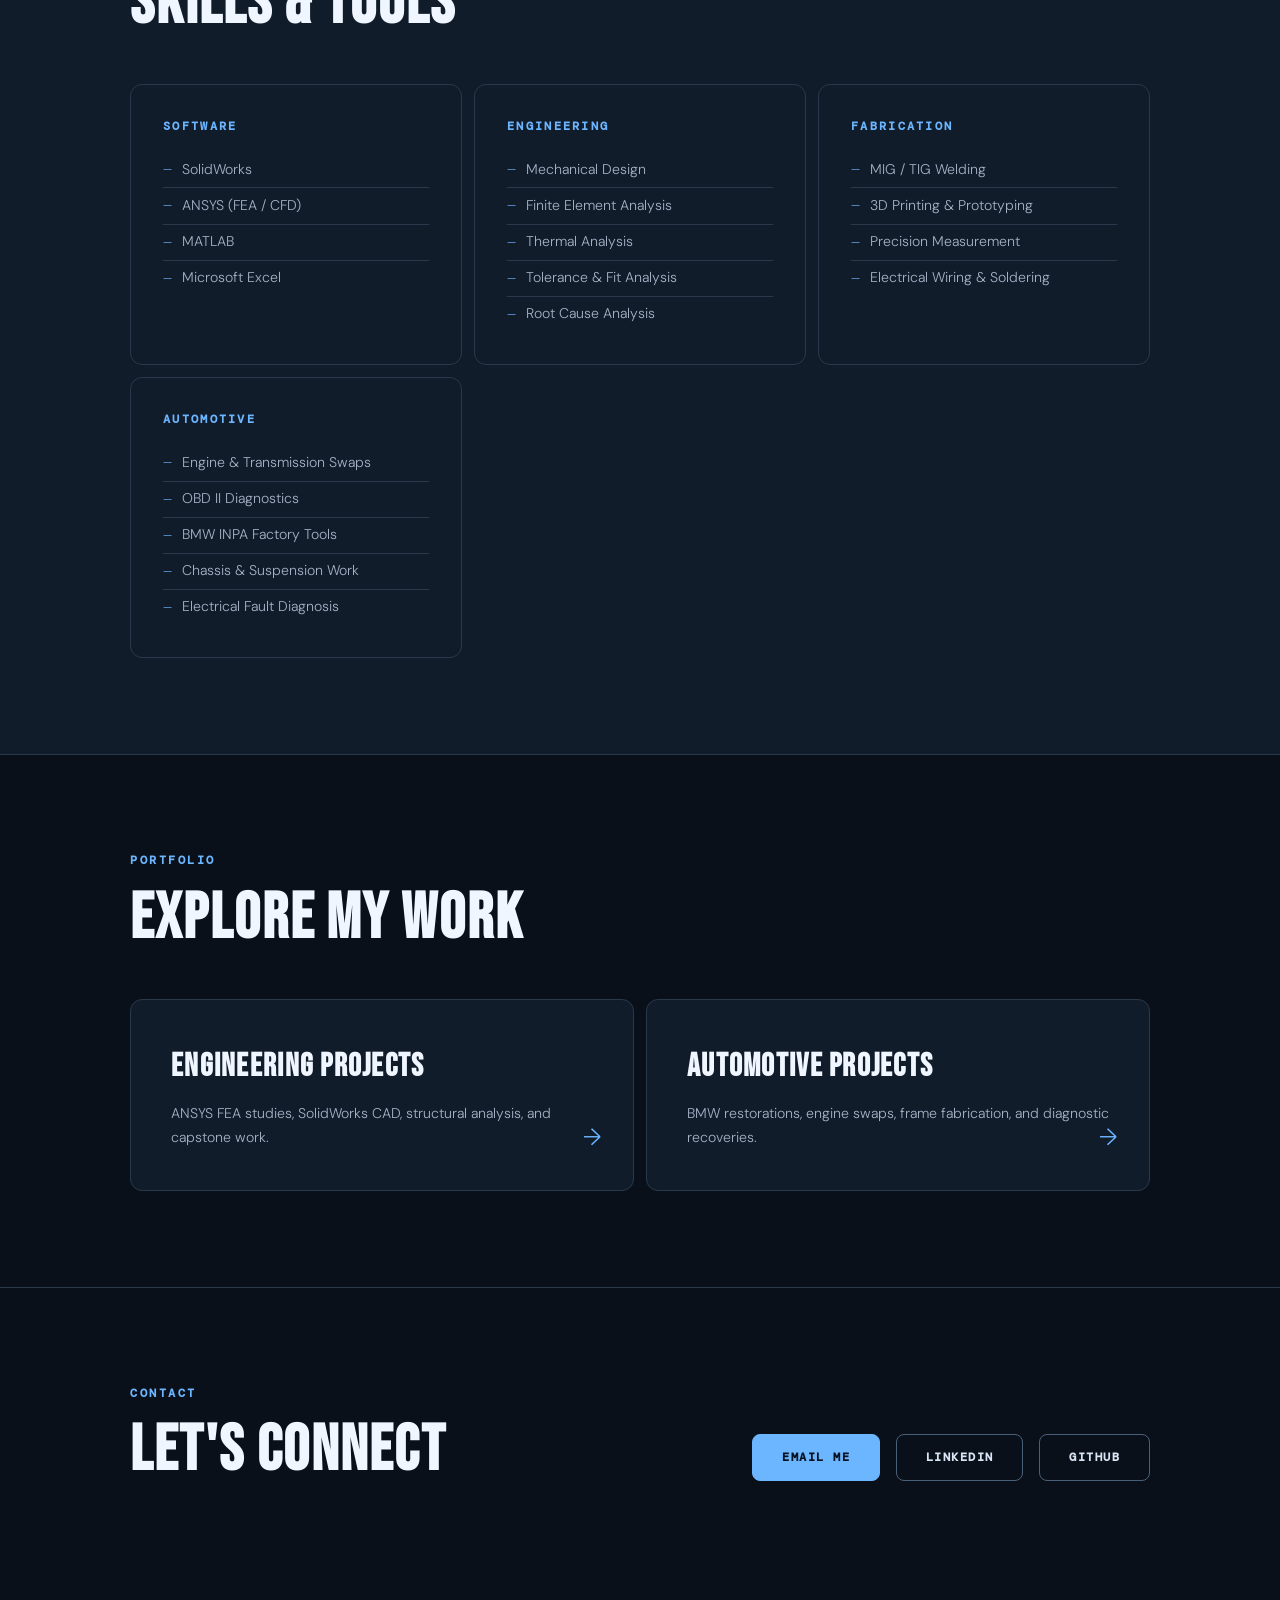
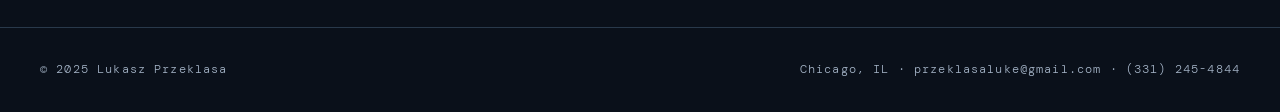
==== commit 054ff8af: "Refresh portrait stylesheet and update hands-on experience and eBay revenue stats" ====
--- a/index.html
+++ b/index.html
@@ -404,7 +404,7 @@
       .hero, section { padding-left: 1.2rem; padding-right: 1.2rem; }
     }
   </style>
-  <link rel="stylesheet" href="portfolio-2026.css?v=1">
+  <link rel="stylesheet" href="portfolio-2026.css?v=20261104-portrait2">
 </head>
 <body>
 
@@ -460,11 +460,11 @@
     </div>
     <div class="stats-grid">
       <div class="stat-box">
-        <div class="stat-value">6+</div>
-        <div class="stat-label">Years Automotive Work</div>
+        <div class="stat-value">8+</div>
+        <div class="stat-label">Years of Hands-On Work</div>
       </div>
       <div class="stat-box">
-        <div class="stat-value">$45K</div>
+        <div class="stat-value">$50K+</div>
         <div class="stat-label">eBay Revenue Generated</div>
       </div>
       <div class="stat-box">
--- a/portfolio-2026.css
+++ b/portfolio-2026.css
@@ -1,3 +1,21 @@
 /* Portfolio redesign 2026 */
 :root{--bg:#0a101a!important;--surface:#111c2b!important;--border:#29394b!important;--accent:#6cb5ff!important;--accent2:#a3d3ff!important;--text:#f0f6ff!important;--muted:#a3b2c5!important}
-html{scroll-behavior:smooth}body{background:var(--bg)!important;color:var(--text)!important;font-family:'DM Sans',sans-serif!important}a:focus-visible,button:focus-visible{outline:3px solid #9bd0ff;outline-offset:4px}nav{background:rgba(10,16,26,.94)!important;border-bottom:1px solid var(--border)!important}nav a{transition:color .2s}.hero{background:radial-gradient(ellipse at 78% 25%,#173456 0%,transparent 48%),linear-gradient(135deg,#0a101a,#101e30)!important}.hero::before{background:radial-gradient(circle,rgba(108,181,255,.16),transparent 70%)!important}.hero h1,.page-header h1{letter-spacing:.015em}.hero-sub{max-width:650px!important;font-size:1.08rem!important;color:#c3cfdf!important}.btn{border-radius:8px!important;font-weight:600!important}.btn-primary{color:#07111f!important}.btn-ghost{color:#d7e5f6!important;border-color:#4a6078!important}.btn-ghost:hover{background:#172a40!important}.stat-box,.skill-card,.cta-card,.project-block{border-radius:12px;overflow:hidden}.stats-grid,.skills-grid,.cta-grid{gap:12px!important;background:transparent!important;border:0!important}.stat-box,.skill-card,.cta-card{border:1px solid var(--border)!important}.project-block{box-shadow:0 12px 34px rgba(0,0,0,.15)}.project-block img{max-width:100%;height:auto;border-radius:8px}.page-header{background:radial-gradient(ellipse at 90% 20%,#183655,transparent 52%)!important}.section-label,.page-tag{font-weight:600!important}.nav-links a{color:#c4d2e2!important}.nav-links a:hover,.nav-links a.active{color:var(--accent)!important}.portfolio-kicker{color:var(--accent);font-family:'DM Mono',monospace;font-size:.78rem;letter-spacing:.16em;text-transform:uppercase;margin-bottom:1.1rem}.portfolio-lead{font-size:clamp(1.1rem,2.1vw,1.45rem);line-height:1.65;color:#cad8e7;max-width:760px}.feature-grid{display:grid;grid-template-columns:repeat(3,minmax(0,1fr));gap:20px}.feature-card{display:flex;flex-direction:column;min-width:0;background:#121f30;border:1px solid #2c4056;border-radius:16px;overflow:hidden;text-decoration:none;color:inherit;transition:transform .2s,border-color .2s}.feature-card:hover{transform:translateY(-5px);border-color:#6cb5ff}.feature-card img{width:100%;height:210px;object-fit:cover;display:block}.feature-content{padding:24px;flex:1}.feature-content h3{font-size:1.3rem;margin:8px 0 10px;color:#f0f6ff}.feature-content p{color:#b2c1d2;font-size:.94rem;line-height:1.6}.feature-tag{font-family:'DM Mono',monospace;font-size:.72rem;letter-spacing:.08em;color:#78baff;text-transform:uppercase}.feature-arrow{margin-top:18px;color:#83c4ff;font-weight:700}.pill-list{display:flex;flex-wrap:wrap;gap:10px;margin-top:22px}.pill-list span{padding:8px 12px;border:1px solid #39516c;background:#14253a;border-radius:999px;color:#d1e2f4;font-size:.83rem}.project-intro{max-width:760px;color:#b9c9da;margin-bottom:35px}.site-footer{border-top:1px solid var(--border);padding:26px 2.5rem;color:#9fb0c4;font-size:.82rem;display:flex;justify-content:space-between;gap:16px;flex-wrap:wrap}.site-footer a{color:#9dcfff}.section-heading{font-size:clamp(2rem,4vw,3.2rem);font-weight:700;letter-spacing:-.035em;margin-bottom:16px}.section-heading em{font-style:normal;color:#77bbff}.nav-links{align-items:center}@media(max-width:850px){.feature-grid{grid-template-columns:repeat(2,minmax(0,1fr))}}@media(max-width:600px){nav{height:auto!important;min-height:66px;padding:12px 16px!important;flex-wrap:wrap;gap:8px}.nav-links{gap:12px!important;flex-wrap:wrap}.nav-links a{font-size:.68rem!important;letter-spacing:.03em!important}.hero{padding-top:150px!important;min-height:80vh!important}.page-header{padding-top:160px!important}.feature-grid{grid-template-columns:1fr}.feature-card img{height:220px}.site-footer{padding:24px 18px}.hero h1{font-size:clamp(3.6rem,15vw,6rem)!important}.project-header,.project-content{padding:1.25rem!important}}@media(prefers-reduced-motion:reduce){*,*::before,*::after{scroll-behavior:auto!important;animation:none!important;transition:none!important}.fade-up{opacity:1!important;transform:none!important}}+html{scroll-behavior:smooth}body{background:var(--bg)!important;color:var(--text)!important;font-family:'DM Sans',sans-serif!important}a:focus-visible,button:focus-visible{outline:3px solid #9bd0ff;outline-offset:4px}nav{background:rgba(10,16,26,.94)!important;border-bottom:1px solid var(--border)!important}nav a{transition:color .2s}.hero{background:radial-gradient(ellipse at 78% 25%,#173456 0%,transparent 48%),linear-gradient(135deg,#0a101a,#101e30)!important}.hero::before{background:radial-gradient(circle,rgba(108,181,255,.16),transparent 70%)!important}.hero h1,.page-header h1{letter-spacing:.015em}.hero-sub{max-width:650px!important;font-size:1.08rem!important;color:#c3cfdf!important}.btn{border-radius:8px!important;font-weight:600!important}.btn-primary{color:#07111f!important}.btn-ghost{color:#d7e5f6!important;border-color:#4a6078!important}.btn-ghost:hover{background:#172a40!important}.stat-box,.skill-card,.cta-card,.project-block{border-radius:12px;overflow:hidden}.stats-grid,.skills-grid,.cta-grid{gap:12px!important;background:transparent!important;border:0!important}.stat-box,.skill-card,.cta-card{border:1px solid var(--border)!important}.project-block{box-shadow:0 12px 34px rgba(0,0,0,.15)}.project-block img{max-width:100%;height:auto;border-radius:8px}.page-header{background:radial-gradient(ellipse at 90% 20%,#183655,transparent 52%)!important}.section-label,.page-tag{font-weight:600!important}.nav-links a{color:#c4d2e2!important}.nav-links a:hover,.nav-links a.active{color:var(--accent)!important}.portfolio-kicker{color:var(--accent);font-family:'DM Mono',monospace;font-size:.78rem;letter-spacing:.16em;text-transform:uppercase;margin-bottom:1.1rem}.portfolio-lead{font-size:clamp(1.1rem,2.1vw,1.45rem);line-height:1.65;color:#cad8e7;max-width:760px}.feature-grid{display:grid;grid-template-columns:repeat(3,minmax(0,1fr));gap:20px}.feature-card{display:flex;flex-direction:column;min-width:0;background:#121f30;border:1px solid #2c4056;border-radius:16px;overflow:hidden;text-decoration:none;color:inherit;transition:transform .2s,border-color .2s}.feature-card:hover{transform:translateY(-5px);border-color:#6cb5ff}.feature-card img{width:100%;height:210px;object-fit:cover;display:block}.feature-content{padding:24px;flex:1}.feature-content h3{font-size:1.3rem;margin:8px 0 10px;color:#f0f6ff}.feature-content p{color:#b2c1d2;font-size:.94rem;line-height:1.6}.feature-tag{font-family:'DM Mono',monospace;font-size:.72rem;letter-spacing:.08em;color:#78baff;text-transform:uppercase}.feature-arrow{margin-top:18px;color:#83c4ff;font-weight:700}.pill-list{display:flex;flex-wrap:wrap;gap:10px;margin-top:22px}.pill-list span{padding:8px 12px;border:1px solid #39516c;background:#14253a;border-radius:999px;color:#d1e2f4;font-size:.83rem}.project-intro{max-width:760px;color:#b9c9da;margin-bottom:35px}.site-footer{border-top:1px solid var(--border);padding:26px 2.5rem;color:#9fb0c4;font-size:.82rem;display:flex;justify-content:space-between;gap:16px;flex-wrap:wrap}.site-footer a{color:#9dcfff}.section-heading{font-size:clamp(2rem,4vw,3.2rem);font-weight:700;letter-spacing:-.035em;margin-bottom:16px}.section-heading em{font-style:normal;color:#77bbff}.nav-links{align-items:center}@media(max-width:850px){.feature-grid{grid-template-columns:repeat(2,minmax(0,1fr))}}@media(max-width:600px){nav{height:auto!important;min-height:66px;padding:12px 16px!important;flex-wrap:wrap;gap:8px}.nav-links{gap:12px!important;flex-wrap:wrap}.nav-links a{font-size:.68rem!important;letter-spacing:.03em!important}.hero{padding-top:150px!important;min-height:80vh!important}.page-header{padding-top:160px!important}.feature-grid{grid-template-columns:1fr}.feature-card img{height:220px}.site-footer{padding:24px 18px}.hero h1{font-size:clamp(3.6rem,15vw,6rem)!important}.project-header,.project-content{padding:1.25rem!important}}@media(prefers-reduced-motion:reduce){*,*::before,*::after{scroll-behavior:auto!important;animation:none!important;transition:none!important}.fade-up{opacity:1!important;transform:none!important}}
+/* Homepage portrait layout */
+.hero{display:grid!important;grid-template-columns:minmax(0,1.35fr) minmax(245px,.65fr)!important;align-items:center!important;column-gap:clamp(24px,4vw,68px)!important}
+.hero-copy{min-width:0;position:relative;z-index:1}
+.hero-copy h1{font-size:clamp(3.5rem,7vw,7rem)!important}
+.hero-portrait{position:relative;z-index:1;width:100%;max-width:390px;justify-self:center;aspect-ratio:4/5;border-radius:22px;overflow:hidden;border:1px solid rgba(163,211,255,.32);box-shadow:0 20px 65px rgba(0,0,0,.35)}
+.hero-portrait img{display:block;width:100%;height:100%;object-fit:cover;object-position:center 30%}
+@media(max-width:850px){.hero{grid-template-columns:1fr!important;gap:32px!important;padding-bottom:56px!important}.hero-copy h1{font-size:clamp(3.5rem,12vw,6rem)!important}.hero-portrait{width:min(100%,340px);justify-self:start;aspect-ratio:4/5}}
+@media(max-width:480px){.hero-portrait{width:min(100%,300px)}}
+
+/* Desktop hero alignment and sizing — November 2026 */
+@media(min-width:851px){
+  .hero{display:grid!important;grid-template-columns:minmax(0,1fr) minmax(290px,420px)!important;gap:clamp(36px,5vw,100px)!important;align-items:center!important;max-width:1600px;margin:0 auto;padding:clamp(130px,12vh,190px) clamp(34px,4vw,78px) 80px!important;min-height:min(850px,100vh)!important}
+  .hero-copy{grid-column:1;grid-row:1}
+  .hero-portrait{grid-column:2;grid-row:1;max-width:420px;width:100%;aspect-ratio:4/5;align-self:center;justify-self:center}
+  .hero-copy h1{font-size:clamp(4.6rem,7.2vw,8rem)!important;line-height:.98}
+  .hero-actions{max-width:780px}
+}
+@media(max-width:850px){.hero-copy{grid-column:1}.hero-portrait{grid-column:1}}
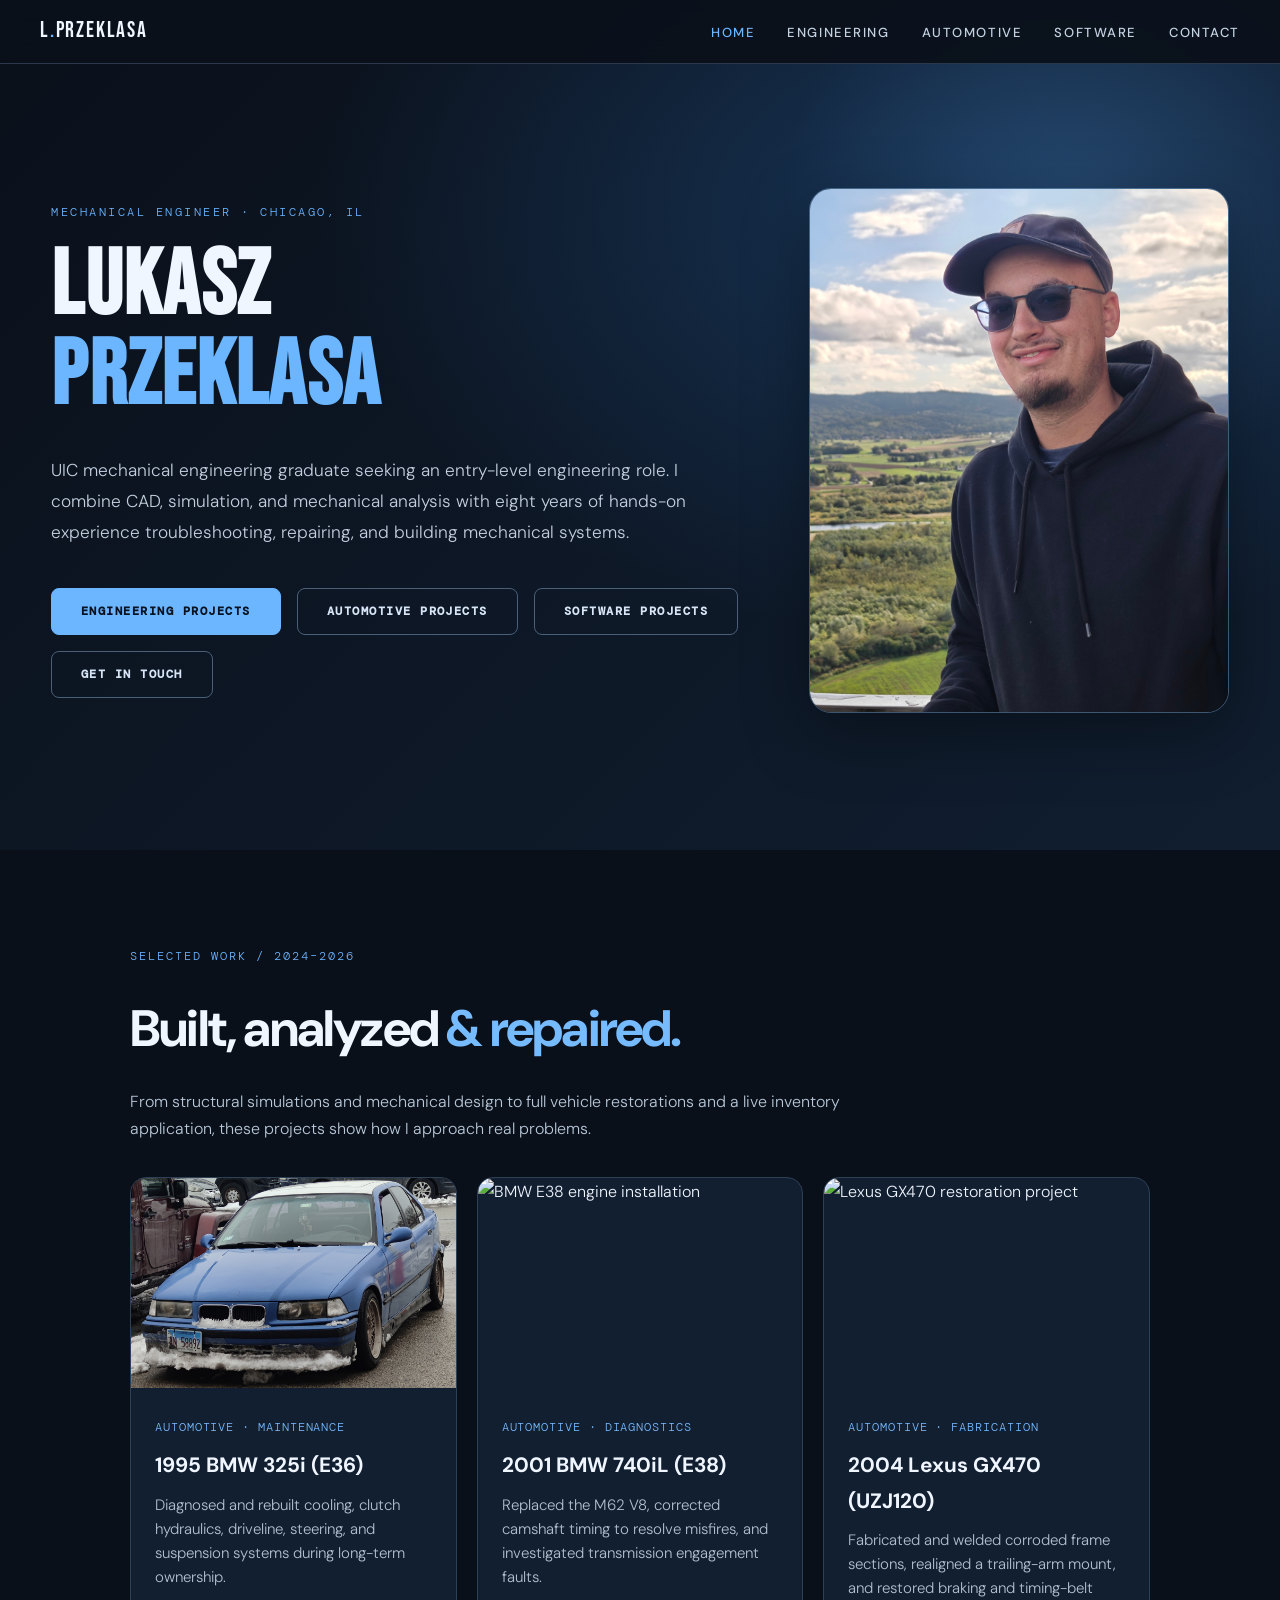
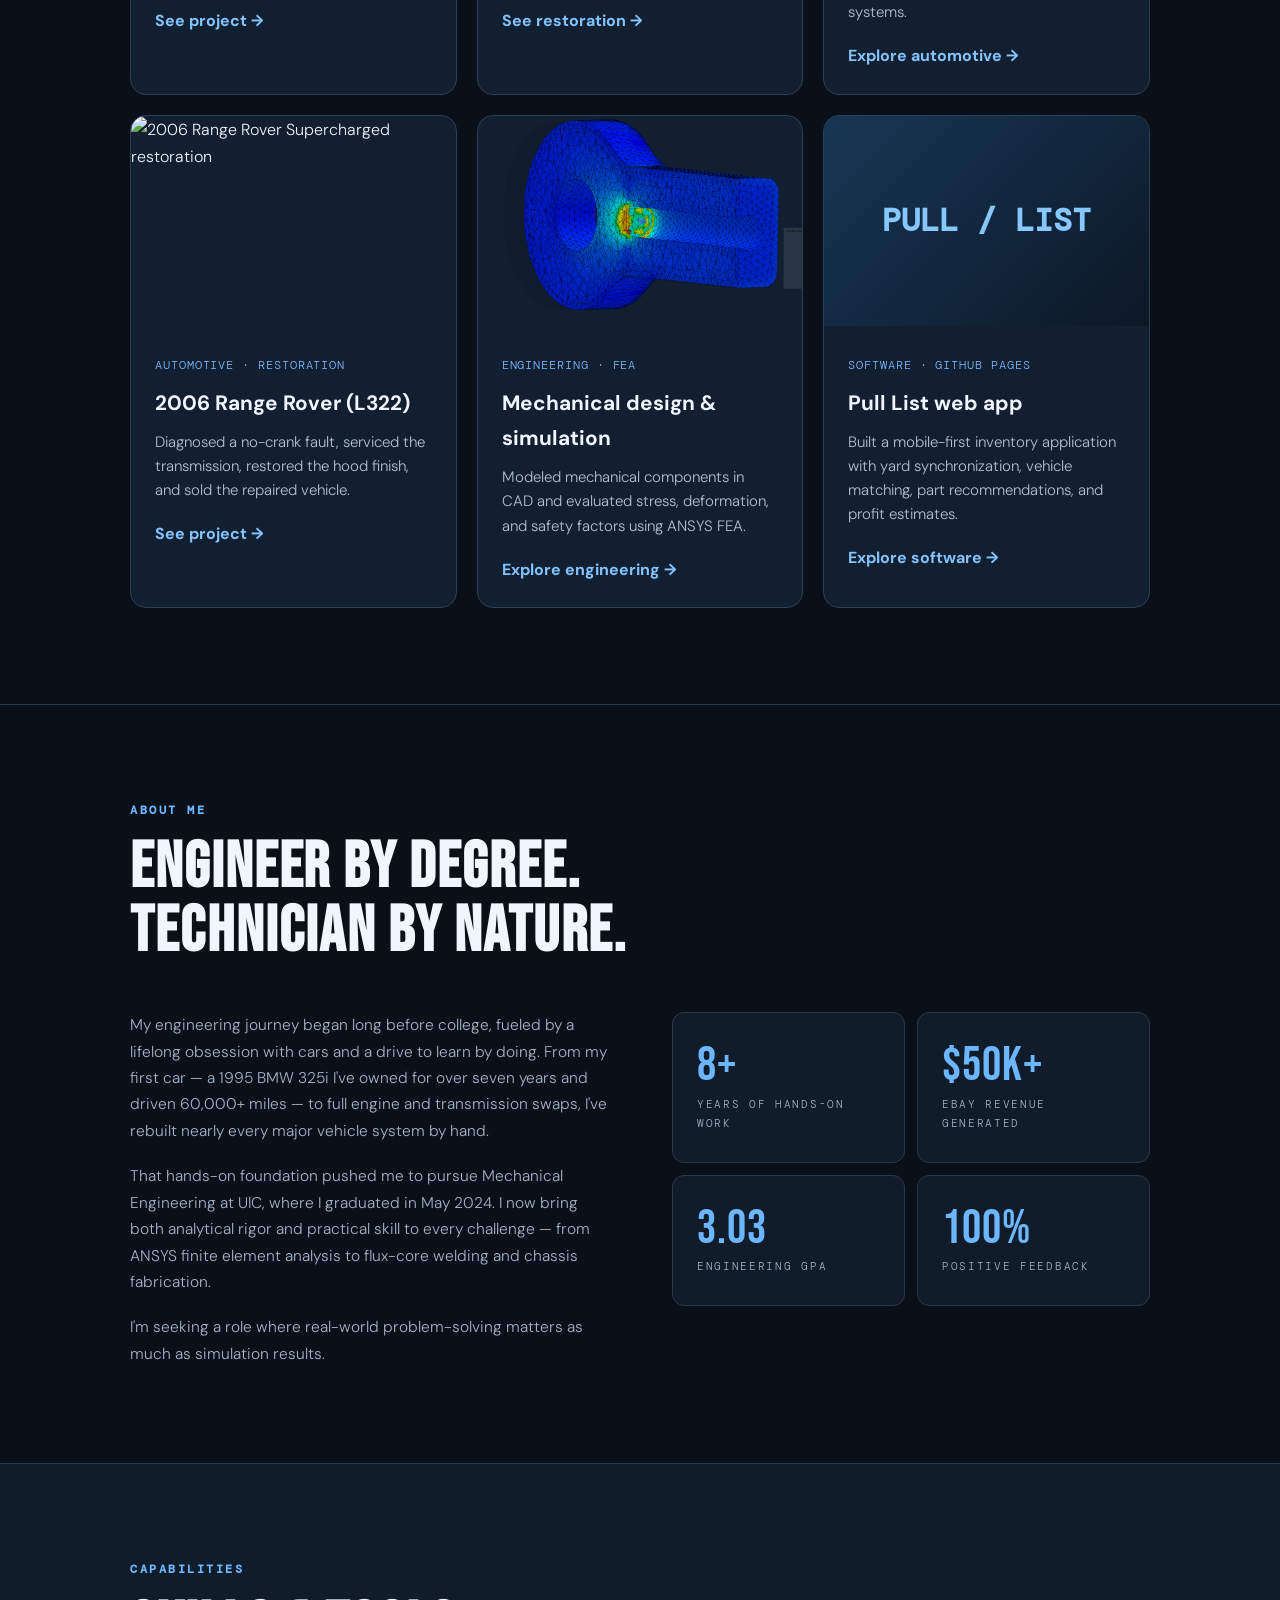
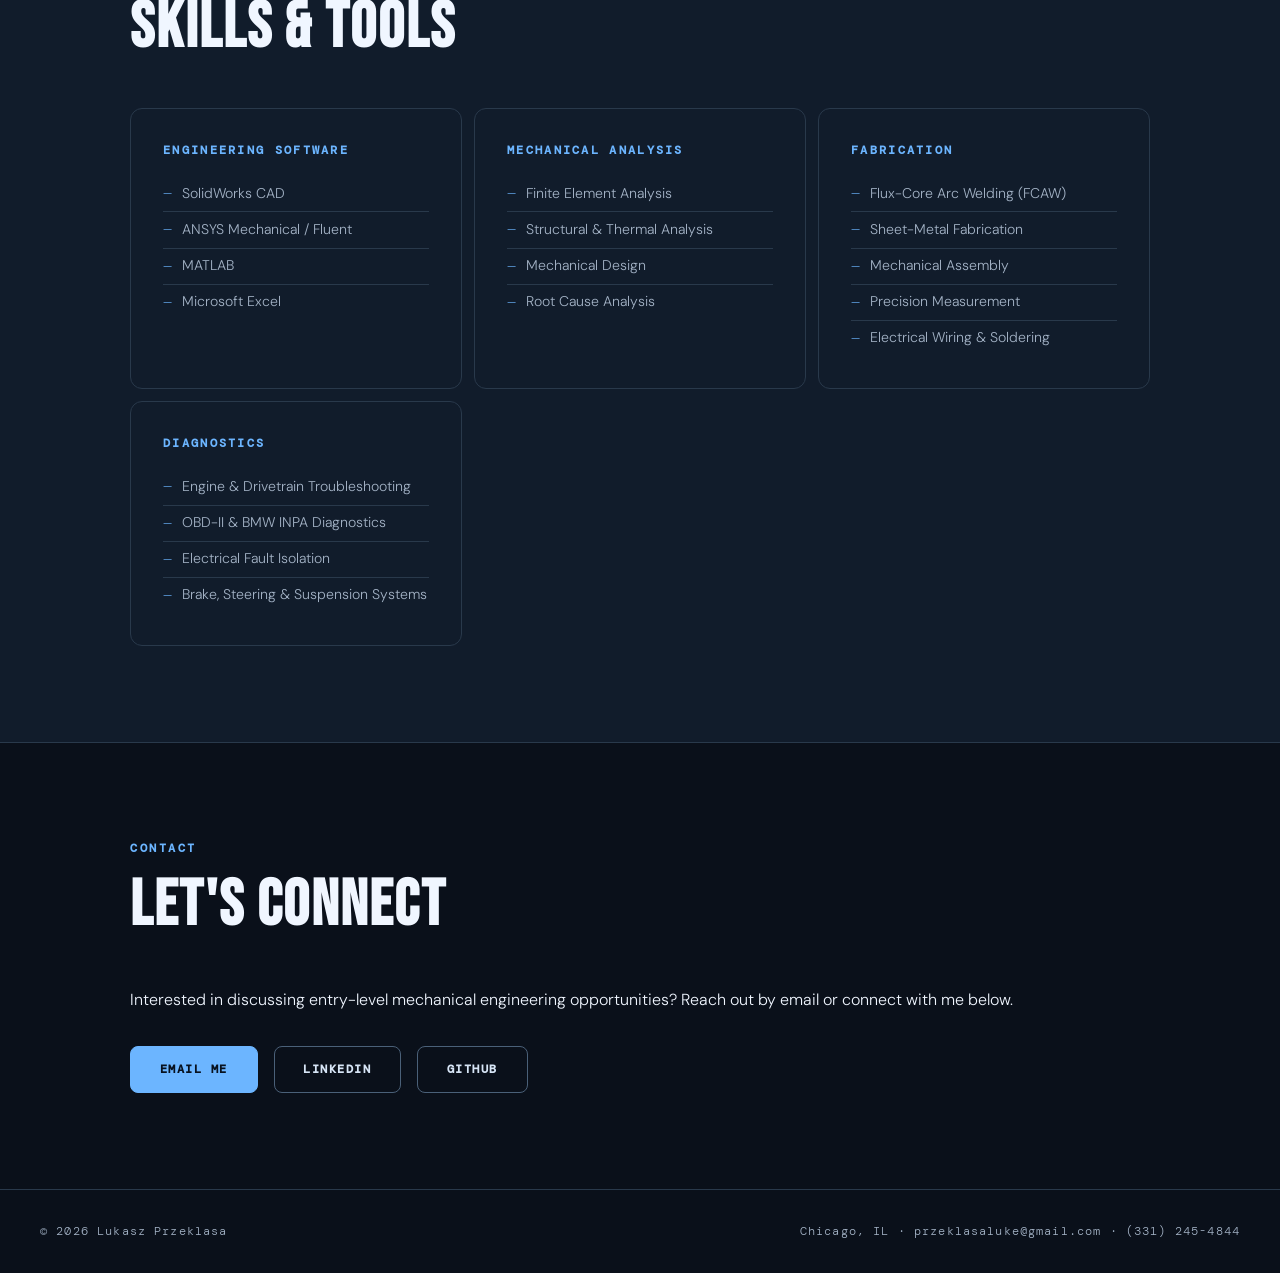
==== commit 656de2a6: "Refocus homepage for engineering recruiters, improve project outcomes and skills, simplify navigatio" ====
--- a/index.html
+++ b/index.html
@@ -423,7 +423,7 @@
   <div class="hero-copy">
   <p class="hero-tag fade-up">Mechanical Engineer · Chicago, IL</p>
   <h1 class="fade-up">Lukasz<br><em>Przeklasa</em></h1>
-  <p class="hero-sub fade-up">BS Mechanical Engineering · UIC 2024. Hands-on background in automotive systems, CAD, FEA analysis, fabrication, and diagnostics.</p>
+  <p class="hero-sub fade-up">UIC mechanical engineering graduate seeking an entry-level engineering role. I combine CAD, simulation, and mechanical analysis with eight years of hands-on experience troubleshooting, repairing, and building mechanical systems.</p>
   <div class="hero-actions fade-up">
     <a href="engineering.html" class="btn btn-primary">Engineering Projects</a>
     <a href="automotive.html" class="btn btn-ghost">Automotive Projects</a>
@@ -441,12 +441,12 @@
 <h2 class="section-heading" id="featured-title">Built, analyzed <em>& repaired.</em></h2>
 <p class="project-intro">From structural simulations and mechanical design to full vehicle restorations and a live inventory application, these projects show how I approach real problems.</p>
 <div class="feature-grid">
-<a class="feature-card" href="automotive.html#bmw-e36"><img src="images/e36 new front.jpg" alt="1995 BMW 325i project" loading="lazy"><div class="feature-content"><span class="feature-tag">Automotive · Maintenance</span><h3>1995 BMW 325i (E36)</h3><p>Long-term ownership with cooling, clutch, driveline, suspension and steering repairs.</p><div class="feature-arrow">See project →</div></div></a>
-<a class="feature-card" href="automotive.html#bmw-e38"><img src="images/e38 front end.png" alt="BMW E38 engine installation" loading="lazy"><div class="feature-content"><span class="feature-tag">Automotive · Diagnostics</span><h3>2001 BMW 740iL (E38)</h3><p>Engine replacement, camshaft timing correction, transmission work and diagnostics.</p><div class="feature-arrow">See restoration →</div></div></a>
-<a class="feature-card" href="automotive.html#lexus-gx470"><img src="images/gx470 front.png" alt="Lexus GX470 restoration project" loading="lazy"><div class="feature-content"><span class="feature-tag">Automotive · Fabrication</span><h3>2004 Lexus GX470 (UZJ120)</h3><p>Frame rust repair, fabricated steel sections, suspension mounting and brake-system work.</p><div class="feature-arrow">Explore automotive →</div></div></a>
-<a class="feature-card" href="automotive.html#range-rover-l322"><img src="images/range rover front.png" alt="2006 Range Rover Supercharged restoration" loading="lazy"><div class="feature-content"><span class="feature-tag">Automotive · Restoration</span><h3>2006 Range Rover (L322)</h3><p>Starting-system troubleshooting, transmission servicing and suspension conversion.</p><div class="feature-arrow">See project →</div></div></a>
-<a class="feature-card" href="engineering.html#clutch-fork-fea"><img src="images/2500n clutch fork von mises.png" alt="Finite element stress analysis of a clutch fork" loading="lazy"><div class="feature-content"><span class="feature-tag">Engineering · FEA</span><h3>Mechanical design & simulation</h3><p>Structural analysis, material evaluation and engineering problem-solving using ANSYS and CAD.</p><div class="feature-arrow">Explore engineering →</div></div></a>
-<a class="feature-card" href="software.html"><div style="height:210px;display:grid;place-items:center;background:linear-gradient(135deg,#173756,#0d1826);color:#86c7ff;font-family:'DM Mono',monospace;font-size:clamp(1.4rem,3vw,2rem);font-weight:700">PULL / LIST</div><div class="feature-content"><span class="feature-tag">Software · GitHub Pages</span><h3>Pull List web app</h3><p>Mobile-first vehicle inventory explorer built to streamline salvage-yard part sourcing.</p><div class="feature-arrow">Explore software →</div></div></a>
+<a class="feature-card" href="automotive.html#bmw-e36"><img src="images/e36 new front.jpg" alt="1995 BMW 325i project" loading="lazy"><div class="feature-content"><span class="feature-tag">Automotive · Maintenance</span><h3>1995 BMW 325i (E36)</h3><p>Diagnosed and rebuilt cooling, clutch hydraulics, driveline, steering, and suspension systems during long-term ownership.</p><div class="feature-arrow">See project →</div></div></a>
+<a class="feature-card" href="automotive.html#bmw-e38"><img src="images/e38 front end.png" alt="BMW E38 engine installation" loading="lazy"><div class="feature-content"><span class="feature-tag">Automotive · Diagnostics</span><h3>2001 BMW 740iL (E38)</h3><p>Replaced the M62 V8, corrected camshaft timing to resolve misfires, and investigated transmission engagement faults.</p><div class="feature-arrow">See restoration →</div></div></a>
+<a class="feature-card" href="automotive.html#lexus-gx470"><img src="images/gx470 front.png" alt="Lexus GX470 restoration project" loading="lazy"><div class="feature-content"><span class="feature-tag">Automotive · Fabrication</span><h3>2004 Lexus GX470 (UZJ120)</h3><p>Fabricated and welded corroded frame sections, realigned a trailing-arm mount, and restored braking and timing-belt systems.</p><div class="feature-arrow">Explore automotive →</div></div></a>
+<a class="feature-card" href="automotive.html#range-rover-l322"><img src="images/range rover front.png" alt="2006 Range Rover Supercharged restoration" loading="lazy"><div class="feature-content"><span class="feature-tag">Automotive · Restoration</span><h3>2006 Range Rover (L322)</h3><p>Diagnosed a no-crank fault, serviced the transmission, restored the hood finish, and sold the repaired vehicle.</p><div class="feature-arrow">See project →</div></div></a>
+<a class="feature-card" href="engineering.html#clutch-fork-fea"><img src="images/2500n clutch fork von mises.png" alt="Finite element stress analysis of a clutch fork" loading="lazy"><div class="feature-content"><span class="feature-tag">Engineering · FEA</span><h3>Mechanical design & simulation</h3><p>Modeled mechanical components in CAD and evaluated stress, deformation, and safety factors using ANSYS FEA.</p><div class="feature-arrow">Explore engineering →</div></div></a>
+<a class="feature-card" href="software.html"><div style="height:210px;display:grid;place-items:center;background:linear-gradient(135deg,#173756,#0d1826);color:#86c7ff;font-family:'DM Mono',monospace;font-size:clamp(1.4rem,3vw,2rem);font-weight:700">PULL / LIST</div><div class="feature-content"><span class="feature-tag">Software · GitHub Pages</span><h3>Pull List web app</h3><p>Built a mobile-first inventory application with yard synchronization, vehicle matching, part recommendations, and profit estimates.</p><div class="feature-arrow">Explore software →</div></div></a>
 </div></section><hr class="divider">
 
 <section>
@@ -455,7 +455,7 @@
   <div class="about-grid">
     <div class="about-text">
       <p>My engineering journey began long before college, fueled by a lifelong obsession with cars and a drive to learn by doing. From my first car — a 1995 BMW 325i I've owned for over seven years and driven 60,000+ miles — to full engine and transmission swaps, I've rebuilt nearly every major vehicle system by hand.</p>
-      <p>That hands-on foundation pushed me to pursue Mechanical Engineering at UIC, where I graduated in May 2024. I now bring both analytical rigor and practical skill to every challenge — from ANSYS finite element analysis to MIG welding and chassis fabrication.</p>
+      <p>That hands-on foundation pushed me to pursue Mechanical Engineering at UIC, where I graduated in May 2024. I now bring both analytical rigor and practical skill to every challenge — from ANSYS finite element analysis to flux-core welding and chassis fabrication.</p>
       <p>I'm seeking a role where real-world problem-solving matters as much as simulation results.</p>
     </div>
     <div class="stats-grid">
@@ -484,66 +484,48 @@
 <div class="skills-section">
   <div>
     <p class="section-label">Capabilities</p>
-    <h2 class="section-title">Skills & Tools</h2>
+    <h2 class="section-title">Skills &amp; Tools</h2>
     <div class="skills-grid">
       <div class="skill-card">
-        <h3>Software</h3>
+        <h3>Engineering Software</h3>
         <ul class="skill-list">
-          <li>SolidWorks</li>
-          <li>ANSYS (FEA / CFD)</li>
+          <li>SolidWorks CAD</li>
+          <li>ANSYS Mechanical / Fluent</li>
           <li>MATLAB</li>
           <li>Microsoft Excel</li>
         </ul>
       </div>
       <div class="skill-card">
-        <h3>Engineering</h3>
+        <h3>Mechanical Analysis</h3>
         <ul class="skill-list">
+          <li>Finite Element Analysis</li>
+          <li>Structural &amp; Thermal Analysis</li>
           <li>Mechanical Design</li>
-          <li>Finite Element Analysis</li>
-          <li>Thermal Analysis</li>
-          <li>Tolerance & Fit Analysis</li>
           <li>Root Cause Analysis</li>
         </ul>
       </div>
       <div class="skill-card">
         <h3>Fabrication</h3>
         <ul class="skill-list">
-          <li>MIG / TIG Welding</li>
-          <li>3D Printing & Prototyping</li>
+          <li>Flux-Core Arc Welding (FCAW)</li>
+          <li>Sheet-Metal Fabrication</li>
+          <li>Mechanical Assembly</li>
           <li>Precision Measurement</li>
-          <li>Electrical Wiring & Soldering</li>
+          <li>Electrical Wiring &amp; Soldering</li>
         </ul>
       </div>
       <div class="skill-card">
-        <h3>Automotive</h3>
+        <h3>Diagnostics</h3>
         <ul class="skill-list">
-          <li>Engine & Transmission Swaps</li>
-          <li>OBD II Diagnostics</li>
-          <li>BMW INPA Factory Tools</li>
-          <li>Chassis & Suspension Work</li>
-          <li>Electrical Fault Diagnosis</li>
+          <li>Engine &amp; Drivetrain Troubleshooting</li>
+          <li>OBD-II &amp; BMW INPA Diagnostics</li>
+          <li>Electrical Fault Isolation</li>
+          <li>Brake, Steering &amp; Suspension Systems</li>
         </ul>
       </div>
     </div>
   </div>
 </div>
-
-<hr class="divider">
-
-<section>
-  <p class="section-label">Portfolio</p>
-  <h2 class="section-title">Explore My Work</h2>
-  <div class="cta-grid">
-    <a href="engineering.html" class="cta-card">
-      <h3>Engineering Projects</h3>
-      <p>ANSYS FEA studies, SolidWorks CAD, structural analysis, and capstone work.</p>
-    </a>
-    <a href="automotive.html" class="cta-card">
-      <h3>Automotive Projects</h3>
-      <p>BMW restorations, engine swaps, frame fabrication, and diagnostic recoveries.</p>
-    </a>
-  </div>
-</section>
 
 <hr class="divider">
 
@@ -552,6 +534,7 @@
     <div>
       <p class="section-label">Contact</p>
       <h2 class="section-title">Let's Connect</h2>
+      <p class="contact-note">Interested in discussing entry-level mechanical engineering opportunities? Reach out by email or connect with me below.</p>
     </div>
     <div class="contact-links">
       <a href="mailto:przeklasaluke@gmail.com" class="btn btn-primary">Email Me</a>
@@ -562,7 +545,7 @@
 </section>
 
 <footer>
-  <span>© 2025 Lukasz Przeklasa</span>
+  <span>© 2026 Lukasz Przeklasa</span>
   <span>Chicago, IL · przeklasaluke@gmail.com · (331) 245-4844</span>
 </footer>
 
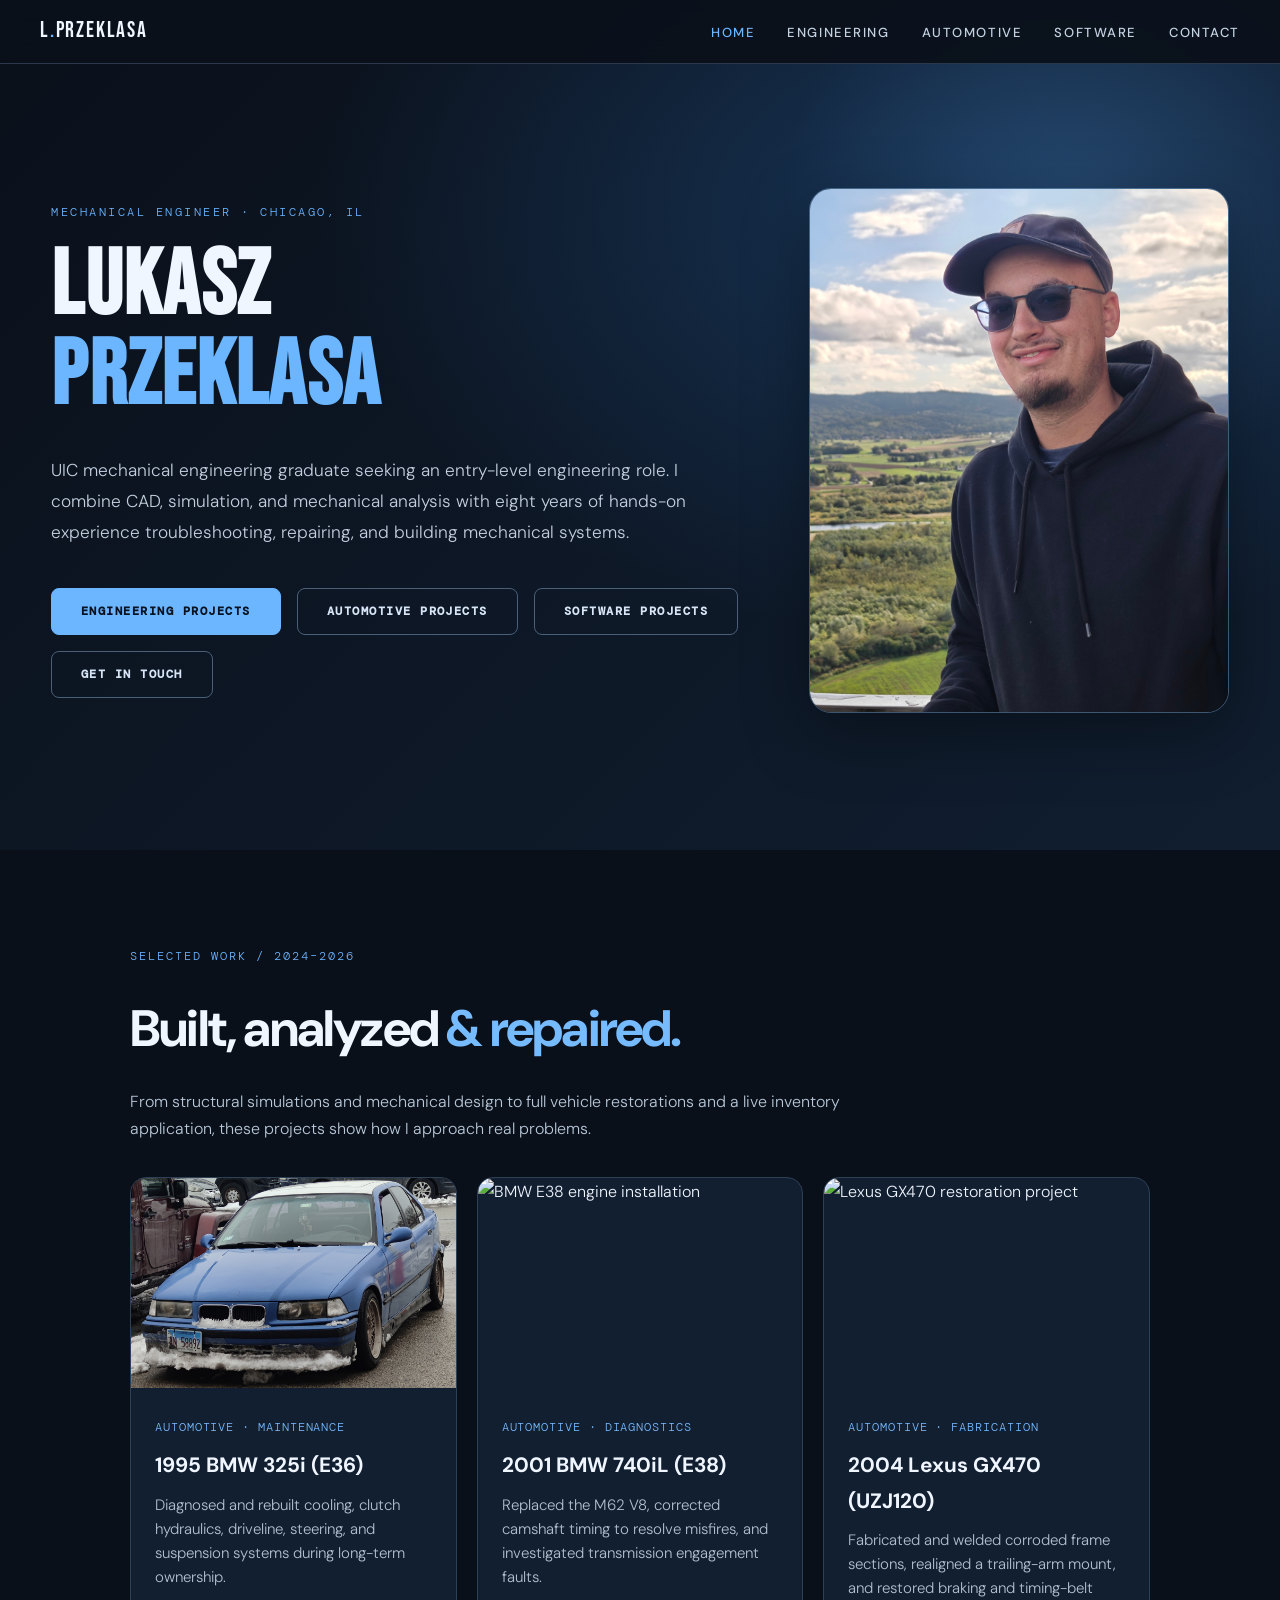
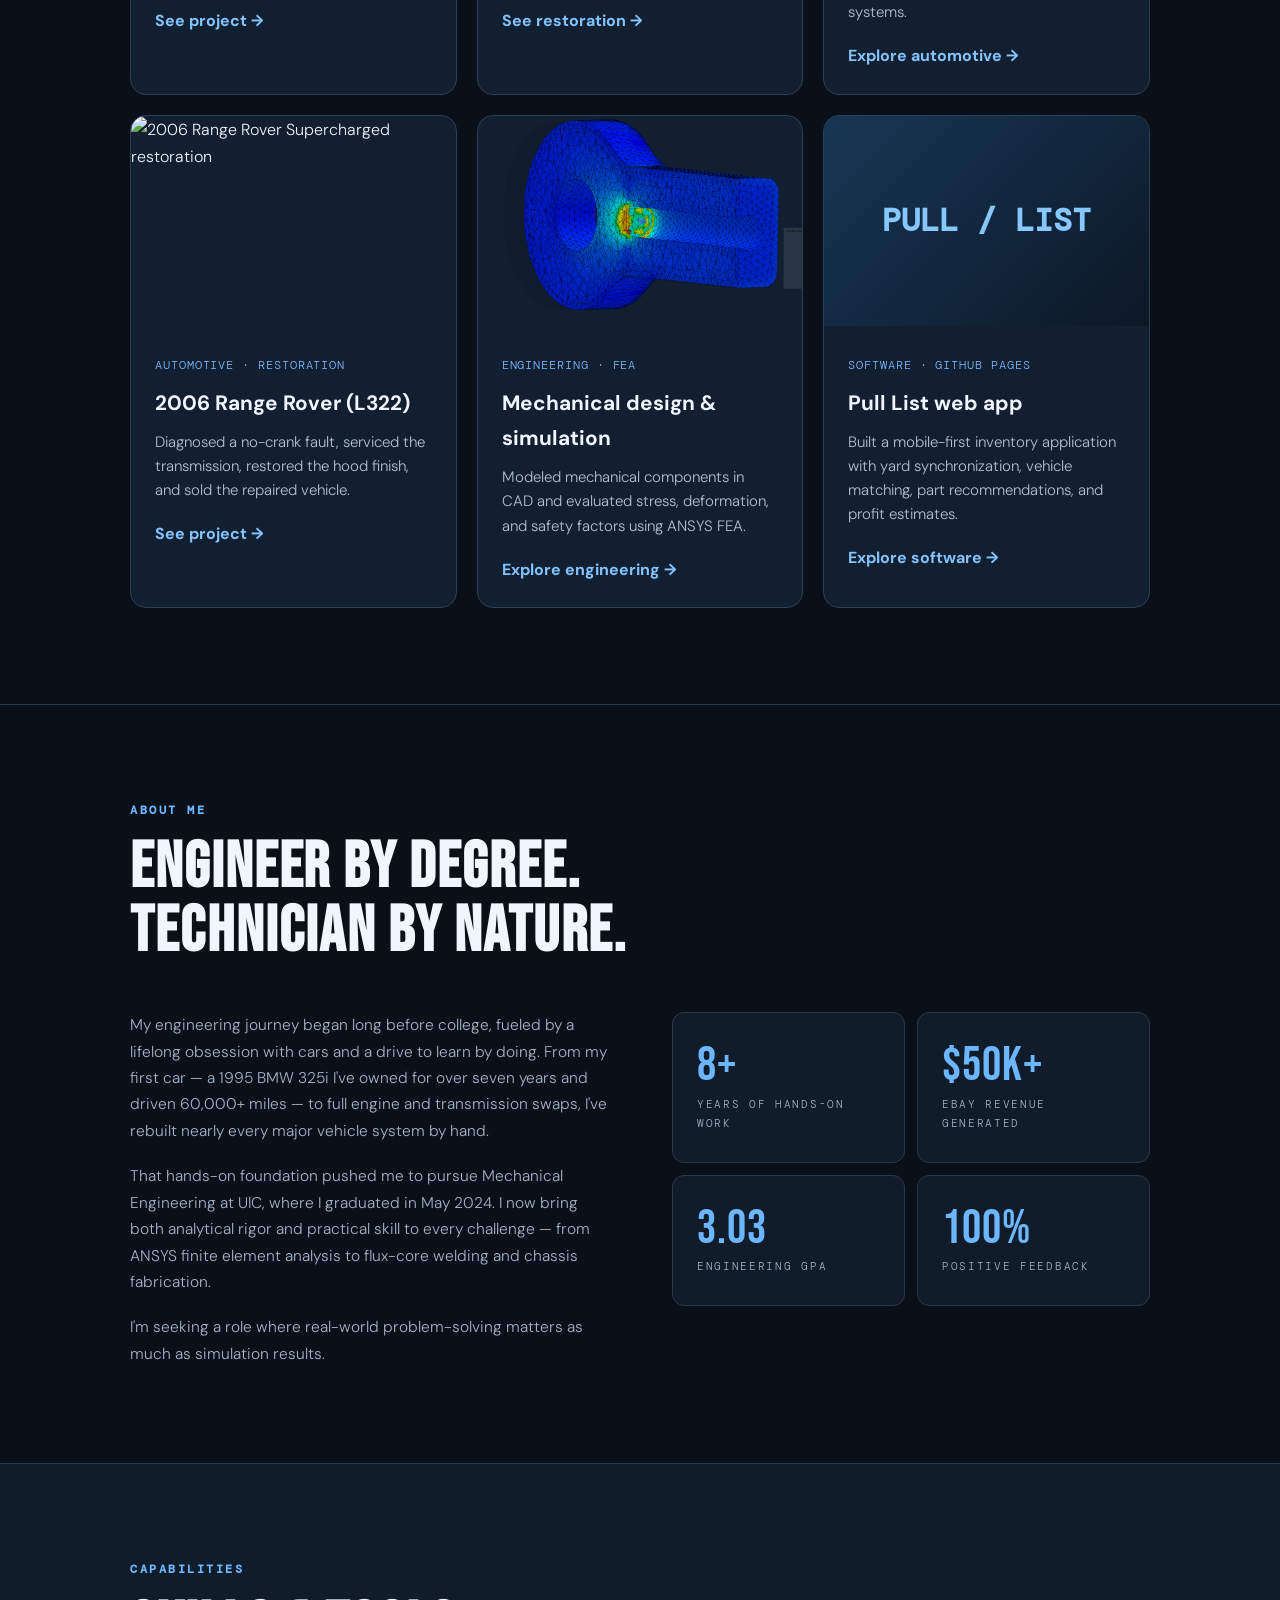
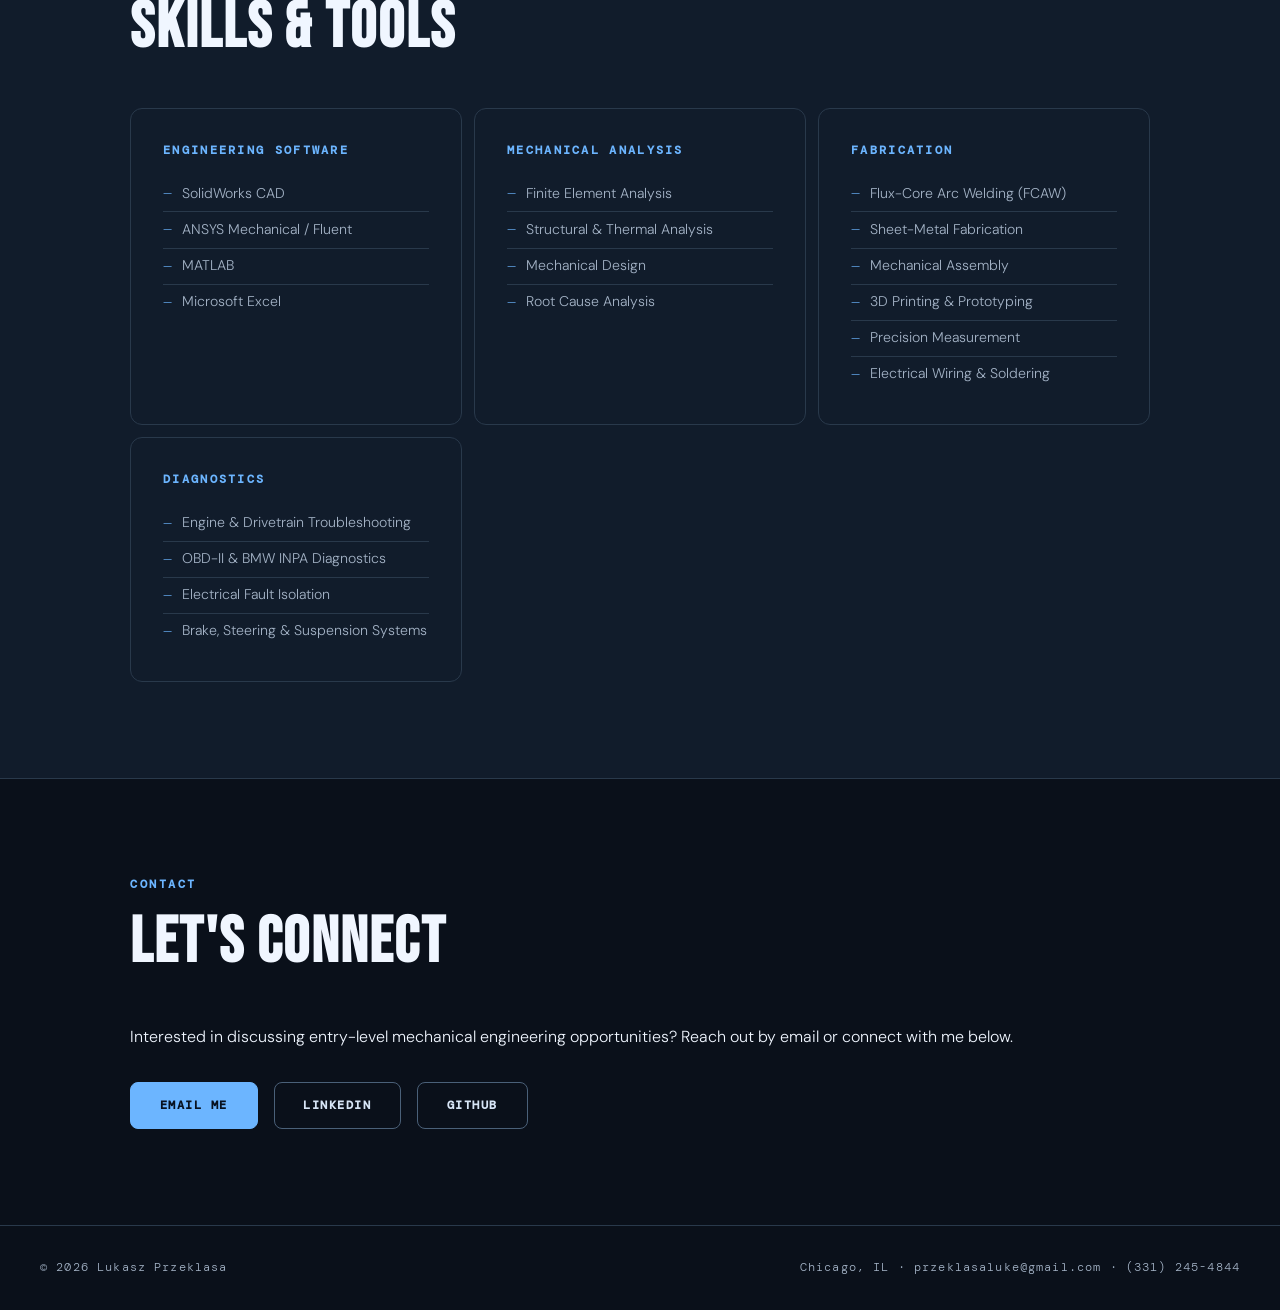
==== commit 6bdb5773: "Add 3D printing and prototyping to fabrication skills" ====
--- a/index.html
+++ b/index.html
@@ -510,6 +510,7 @@
           <li>Flux-Core Arc Welding (FCAW)</li>
           <li>Sheet-Metal Fabrication</li>
           <li>Mechanical Assembly</li>
+          <li>3D Printing &amp; Prototyping</li>
           <li>Precision Measurement</li>
           <li>Electrical Wiring &amp; Soldering</li>
         </ul>
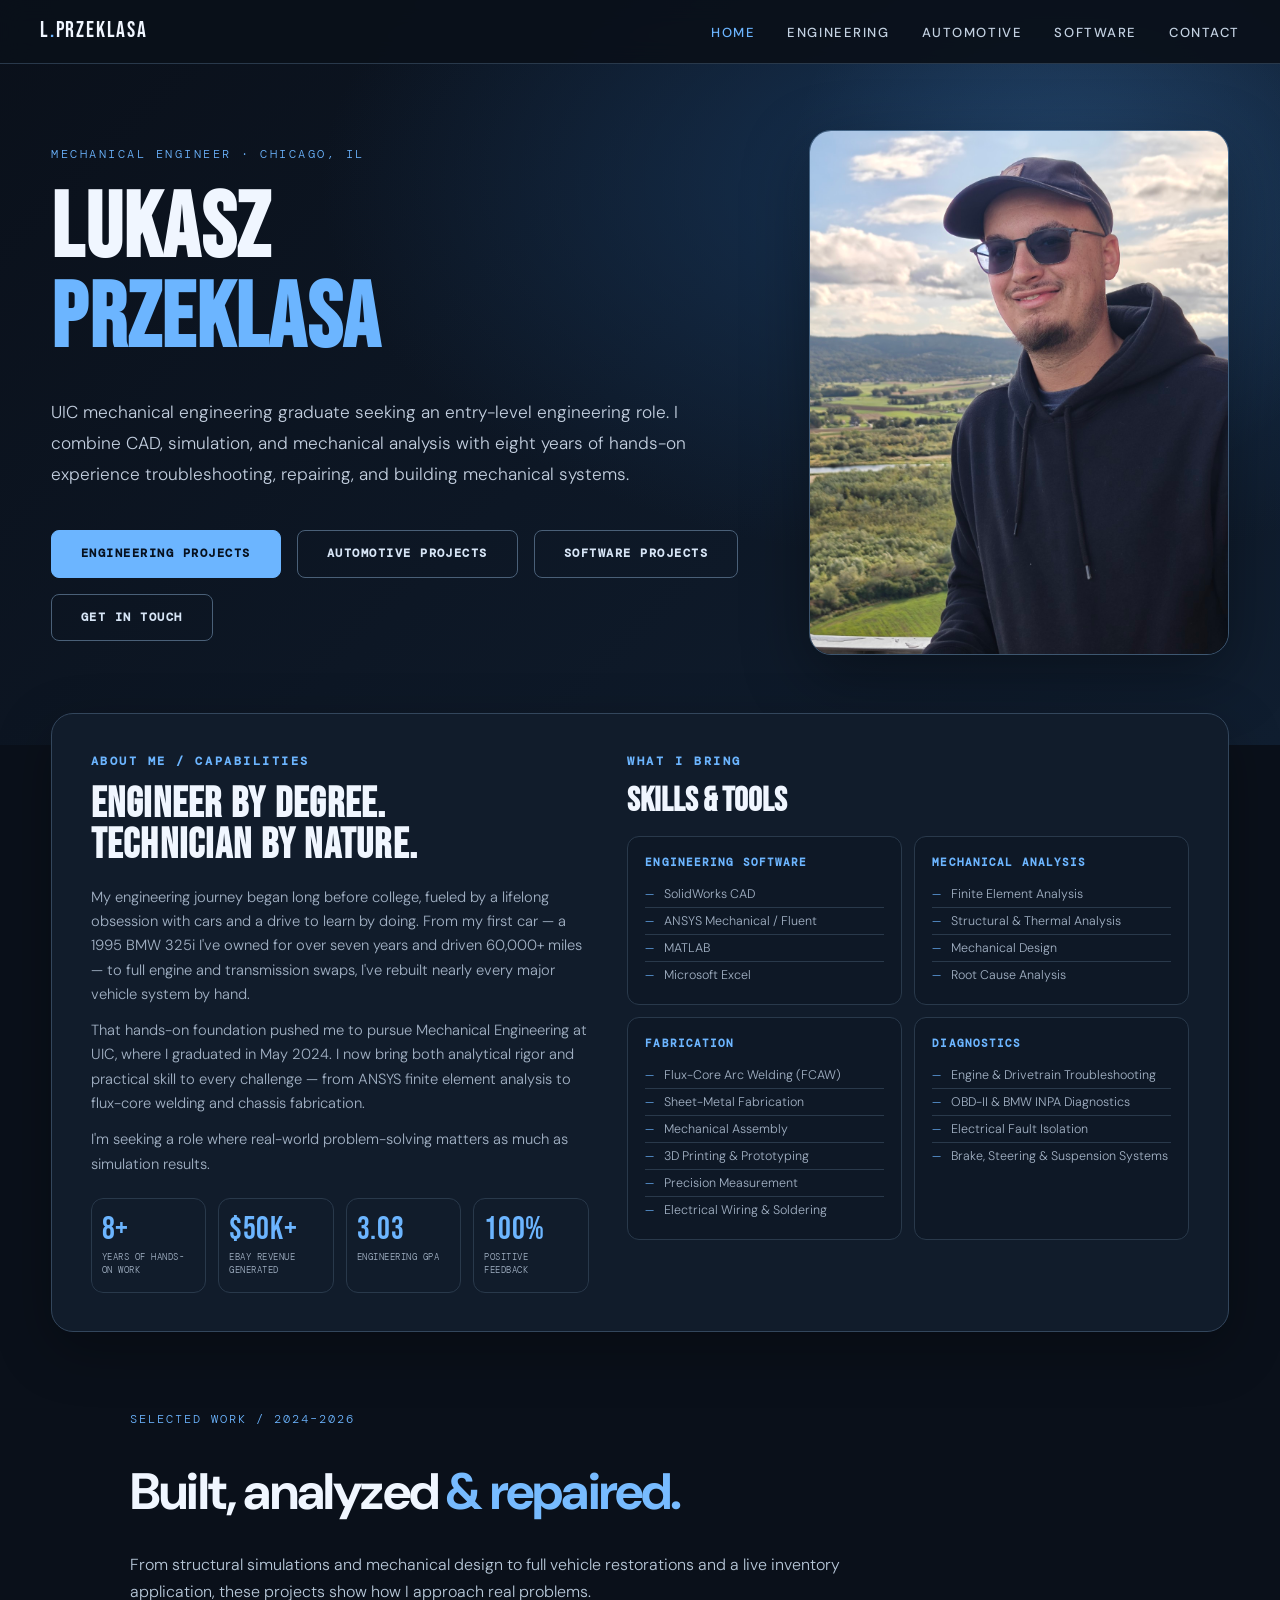
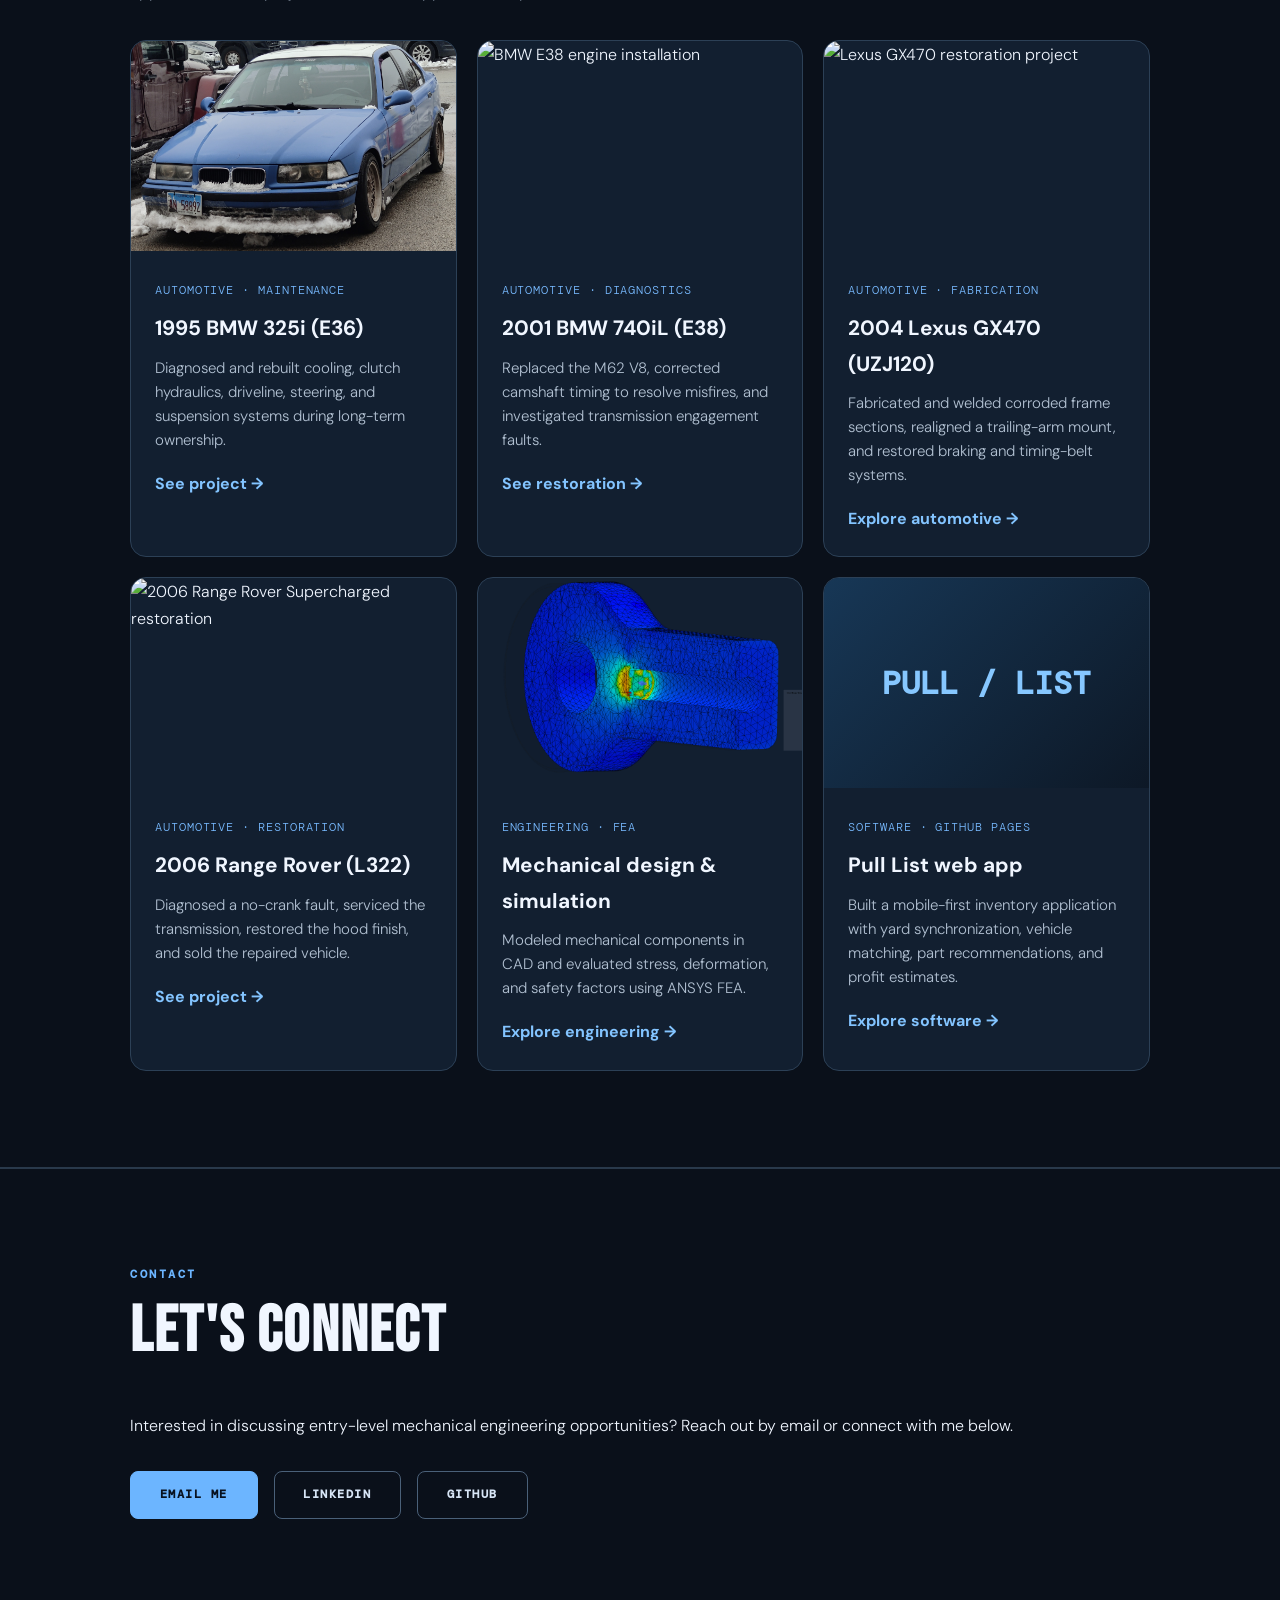
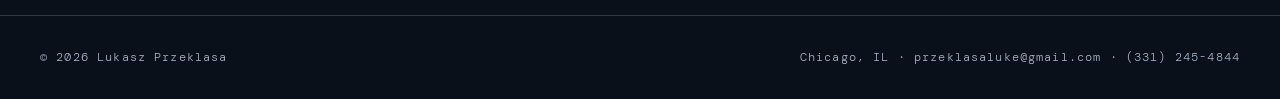
==== commit 304734ee: "Move combined About and Capabilities section above featured projects" ====
--- a/index.html
+++ b/index.html
@@ -404,7 +404,7 @@
       .hero, section { padding-left: 1.2rem; padding-right: 1.2rem; }
     }
   </style>
-  <link rel="stylesheet" href="portfolio-2026.css?v=20261104-portrait2">
+  <link rel="stylesheet" href="portfolio-2026.css?v=20261104-profile-compact">
 </head>
 <body>
 
@@ -436,6 +436,81 @@
   </div>
 </div>
 
+<section id="about-capabilities" class="profile-overview" aria-labelledby="about-heading">
+  <div class="profile-overview-inner">
+    <div class="profile-main">
+      <p class="section-label">About Me / Capabilities</p>
+      <h2 class="section-title" id="about-heading">Engineer by Degree.<br>Technician by Nature.</h2>
+      <div class="about-text">
+      <p>My engineering journey began long before college, fueled by a lifelong obsession with cars and a drive to learn by doing. From my first car — a 1995 BMW 325i I've owned for over seven years and driven 60,000+ miles — to full engine and transmission swaps, I've rebuilt nearly every major vehicle system by hand.</p>
+      <p>That hands-on foundation pushed me to pursue Mechanical Engineering at UIC, where I graduated in May 2024. I now bring both analytical rigor and practical skill to every challenge — from ANSYS finite element analysis to flux-core welding and chassis fabrication.</p>
+      <p>I'm seeking a role where real-world problem-solving matters as much as simulation results.</p>
+    </div>
+      <div class="stats-grid">
+      <div class="stat-box">
+        <div class="stat-value">8+</div>
+        <div class="stat-label">Years of Hands-On Work</div>
+      </div>
+      <div class="stat-box">
+        <div class="stat-value">$50K+</div>
+        <div class="stat-label">eBay Revenue Generated</div>
+      </div>
+      <div class="stat-box">
+        <div class="stat-value">3.03</div>
+        <div class="stat-label">Engineering GPA</div>
+      </div>
+      <div class="stat-box">
+        <div class="stat-value">100%</div>
+        <div class="stat-label">Positive Feedback</div>
+      </div>
+    </div>
+    </div>
+    <div class="profile-skills">
+      <p class="section-label">What I Bring</p>
+      <h2 class="profile-skills-heading">Skills &amp; Tools</h2>
+      <div class="skills-grid">
+      <div class="skill-card">
+        <h3>Engineering Software</h3>
+        <ul class="skill-list">
+          <li>SolidWorks CAD</li>
+          <li>ANSYS Mechanical / Fluent</li>
+          <li>MATLAB</li>
+          <li>Microsoft Excel</li>
+        </ul>
+      </div>
+      <div class="skill-card">
+        <h3>Mechanical Analysis</h3>
+        <ul class="skill-list">
+          <li>Finite Element Analysis</li>
+          <li>Structural &amp; Thermal Analysis</li>
+          <li>Mechanical Design</li>
+          <li>Root Cause Analysis</li>
+        </ul>
+      </div>
+      <div class="skill-card">
+        <h3>Fabrication</h3>
+        <ul class="skill-list">
+          <li>Flux-Core Arc Welding (FCAW)</li>
+          <li>Sheet-Metal Fabrication</li>
+          <li>Mechanical Assembly</li>
+          <li>3D Printing &amp; Prototyping</li>
+          <li>Precision Measurement</li>
+          <li>Electrical Wiring &amp; Soldering</li>
+        </ul>
+      </div>
+      <div class="skill-card">
+        <h3>Diagnostics</h3>
+        <ul class="skill-list">
+          <li>Engine &amp; Drivetrain Troubleshooting</li>
+          <li>OBD-II &amp; BMW INPA Diagnostics</li>
+          <li>Electrical Fault Isolation</li>
+          <li>Brake, Steering &amp; Suspension Systems</li>
+        </ul>
+      </div>
+    </div>
+  </div>
+</section>
+
 <section id="featured-projects" aria-labelledby="featured-title">
 <p class="portfolio-kicker">Selected work / 2024–2026</p>
 <h2 class="section-heading" id="featured-title">Built, analyzed <em>& repaired.</em></h2>
@@ -448,85 +523,6 @@
 <a class="feature-card" href="engineering.html#clutch-fork-fea"><img src="images/2500n clutch fork von mises.png" alt="Finite element stress analysis of a clutch fork" loading="lazy"><div class="feature-content"><span class="feature-tag">Engineering · FEA</span><h3>Mechanical design & simulation</h3><p>Modeled mechanical components in CAD and evaluated stress, deformation, and safety factors using ANSYS FEA.</p><div class="feature-arrow">Explore engineering →</div></div></a>
 <a class="feature-card" href="software.html"><div style="height:210px;display:grid;place-items:center;background:linear-gradient(135deg,#173756,#0d1826);color:#86c7ff;font-family:'DM Mono',monospace;font-size:clamp(1.4rem,3vw,2rem);font-weight:700">PULL / LIST</div><div class="feature-content"><span class="feature-tag">Software · GitHub Pages</span><h3>Pull List web app</h3><p>Built a mobile-first inventory application with yard synchronization, vehicle matching, part recommendations, and profit estimates.</p><div class="feature-arrow">Explore software →</div></div></a>
 </div></section><hr class="divider">
-
-<section>
-  <p class="section-label">About Me</p>
-  <h2 class="section-title">Engineer by Degree.<br>Technician by Nature.</h2>
-  <div class="about-grid">
-    <div class="about-text">
-      <p>My engineering journey began long before college, fueled by a lifelong obsession with cars and a drive to learn by doing. From my first car — a 1995 BMW 325i I've owned for over seven years and driven 60,000+ miles — to full engine and transmission swaps, I've rebuilt nearly every major vehicle system by hand.</p>
-      <p>That hands-on foundation pushed me to pursue Mechanical Engineering at UIC, where I graduated in May 2024. I now bring both analytical rigor and practical skill to every challenge — from ANSYS finite element analysis to flux-core welding and chassis fabrication.</p>
-      <p>I'm seeking a role where real-world problem-solving matters as much as simulation results.</p>
-    </div>
-    <div class="stats-grid">
-      <div class="stat-box">
-        <div class="stat-value">8+</div>
-        <div class="stat-label">Years of Hands-On Work</div>
-      </div>
-      <div class="stat-box">
-        <div class="stat-value">$50K+</div>
-        <div class="stat-label">eBay Revenue Generated</div>
-      </div>
-      <div class="stat-box">
-        <div class="stat-value">3.03</div>
-        <div class="stat-label">Engineering GPA</div>
-      </div>
-      <div class="stat-box">
-        <div class="stat-value">100%</div>
-        <div class="stat-label">Positive Feedback</div>
-      </div>
-    </div>
-  </div>
-</section>
-
-<hr class="divider">
-
-<div class="skills-section">
-  <div>
-    <p class="section-label">Capabilities</p>
-    <h2 class="section-title">Skills &amp; Tools</h2>
-    <div class="skills-grid">
-      <div class="skill-card">
-        <h3>Engineering Software</h3>
-        <ul class="skill-list">
-          <li>SolidWorks CAD</li>
-          <li>ANSYS Mechanical / Fluent</li>
-          <li>MATLAB</li>
-          <li>Microsoft Excel</li>
-        </ul>
-      </div>
-      <div class="skill-card">
-        <h3>Mechanical Analysis</h3>
-        <ul class="skill-list">
-          <li>Finite Element Analysis</li>
-          <li>Structural &amp; Thermal Analysis</li>
-          <li>Mechanical Design</li>
-          <li>Root Cause Analysis</li>
-        </ul>
-      </div>
-      <div class="skill-card">
-        <h3>Fabrication</h3>
-        <ul class="skill-list">
-          <li>Flux-Core Arc Welding (FCAW)</li>
-          <li>Sheet-Metal Fabrication</li>
-          <li>Mechanical Assembly</li>
-          <li>3D Printing &amp; Prototyping</li>
-          <li>Precision Measurement</li>
-          <li>Electrical Wiring &amp; Soldering</li>
-        </ul>
-      </div>
-      <div class="skill-card">
-        <h3>Diagnostics</h3>
-        <ul class="skill-list">
-          <li>Engine &amp; Drivetrain Troubleshooting</li>
-          <li>OBD-II &amp; BMW INPA Diagnostics</li>
-          <li>Electrical Fault Isolation</li>
-          <li>Brake, Steering &amp; Suspension Systems</li>
-        </ul>
-      </div>
-    </div>
-  </div>
-</div>
 
 <hr class="divider">
 
--- a/portfolio-2026.css
+++ b/portfolio-2026.css
@@ -19,3 +19,25 @@
   .hero-actions{max-width:780px}
 }
 @media(max-width:850px){.hero-copy{grid-column:1}.hero-portrait{grid-column:1}}
+
+/* Compact unified About + Capabilities block before featured work */
+.profile-overview{position:relative;z-index:2;max-width:1500px!important;margin:-32px auto 0!important;padding:0 clamp(24px,4vw,70px) 0!important}
+.profile-overview-inner{display:grid;grid-template-columns:minmax(0,.94fr) minmax(0,1.06fr);gap:clamp(24px,3vw,48px);padding:clamp(26px,3vw,44px);background:#111c2b;border:1px solid #33465c;border-radius:22px;box-shadow:0 18px 55px rgba(0,0,0,.28);align-items:start}
+.profile-overview .section-label{margin:0 0 12px}
+.profile-overview .section-title{font-size:clamp(2.2rem,3.3vw,3.35rem);margin:0 0 18px;line-height:.98}
+.profile-overview .about-text p{font-size:.92rem;line-height:1.65;margin-bottom:12px}
+.profile-overview .stats-grid{grid-template-columns:repeat(4,minmax(0,1fr));margin-top:22px;gap:1px;border-radius:12px;overflow:hidden}
+.profile-overview .stat-box{padding:15px 10px}
+.profile-overview .stat-value{font-size:clamp(1.7rem,2.5vw,2.5rem)}
+.profile-overview .stat-label{font-size:.58rem;letter-spacing:.055em;line-height:1.4}
+.profile-skills-heading{font-family:var(--heading-font);font-size:clamp(2rem,2.65vw,2.7rem);line-height:1;margin:0 0 18px}
+.profile-overview .skills-grid{grid-template-columns:repeat(2,minmax(0,1fr));gap:10px;border:0;background:transparent}
+.profile-overview .skill-card{border:1px solid #2a3d53;border-radius:12px;background:#0e1826;padding:16px 17px}
+.profile-overview .skill-card:hover{background:#16283a}
+.profile-overview .skill-card h3{font-size:.69rem;letter-spacing:.1em;margin-bottom:9px}
+.profile-overview .skill-list li{padding:4px 0;font-size:.78rem;line-height:1.45}
+#featured-projects{padding-top:clamp(55px,6vw,90px)!important}
+@media(min-width:851px){.hero{min-height:690px!important;padding-bottom:90px!important}}
+@media(max-width:1100px){.profile-overview-inner{grid-template-columns:1fr}.profile-overview .stats-grid{margin-top:18px}}
+@media(max-width:850px){.profile-overview{margin:0 auto!important;padding:0 20px!important}.profile-overview-inner{padding:24px;gap:28px}.profile-overview .skills-grid{grid-template-columns:repeat(2,minmax(0,1fr))}.profile-overview .stat-box{padding:16px 12px}.profile-overview .stat-label{font-size:.61rem}}
+@media(max-width:600px){.profile-overview{padding:0 16px!important}.profile-overview-inner{padding:22px 18px;border-radius:16px}.profile-overview .section-title{font-size:clamp(2.2rem,10vw,3rem)}.profile-overview .stats-grid{grid-template-columns:repeat(2,minmax(0,1fr))}.profile-overview .skills-grid{grid-template-columns:1fr;gap:8px}.profile-overview .skill-card{padding:13px 15px}.profile-overview .skill-card h3{margin-bottom:7px}.profile-overview .skill-list{display:grid;grid-template-columns:repeat(2,minmax(0,1fr));gap:0 12px}.profile-overview .skill-list li{font-size:.76rem}.profile-overview .stat-value{font-size:2.35rem}#featured-projects{padding-top:55px!important}}
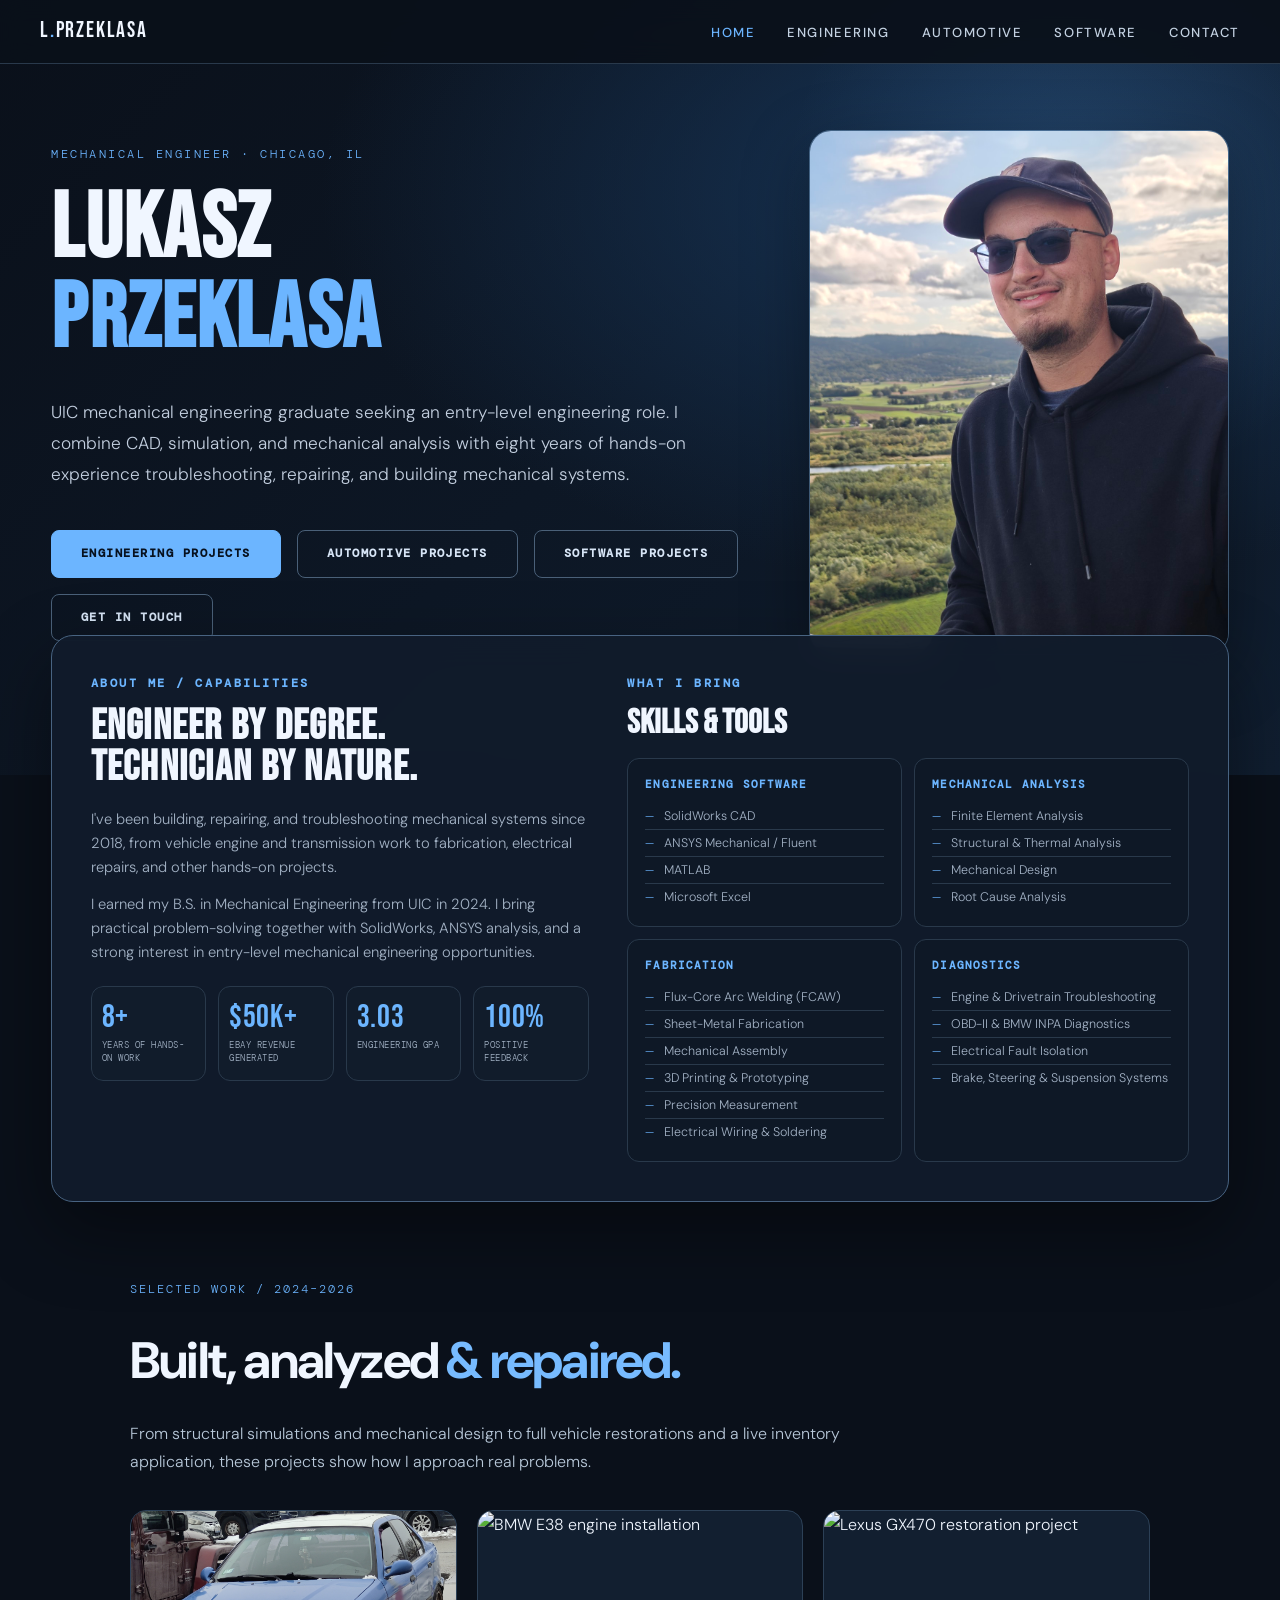
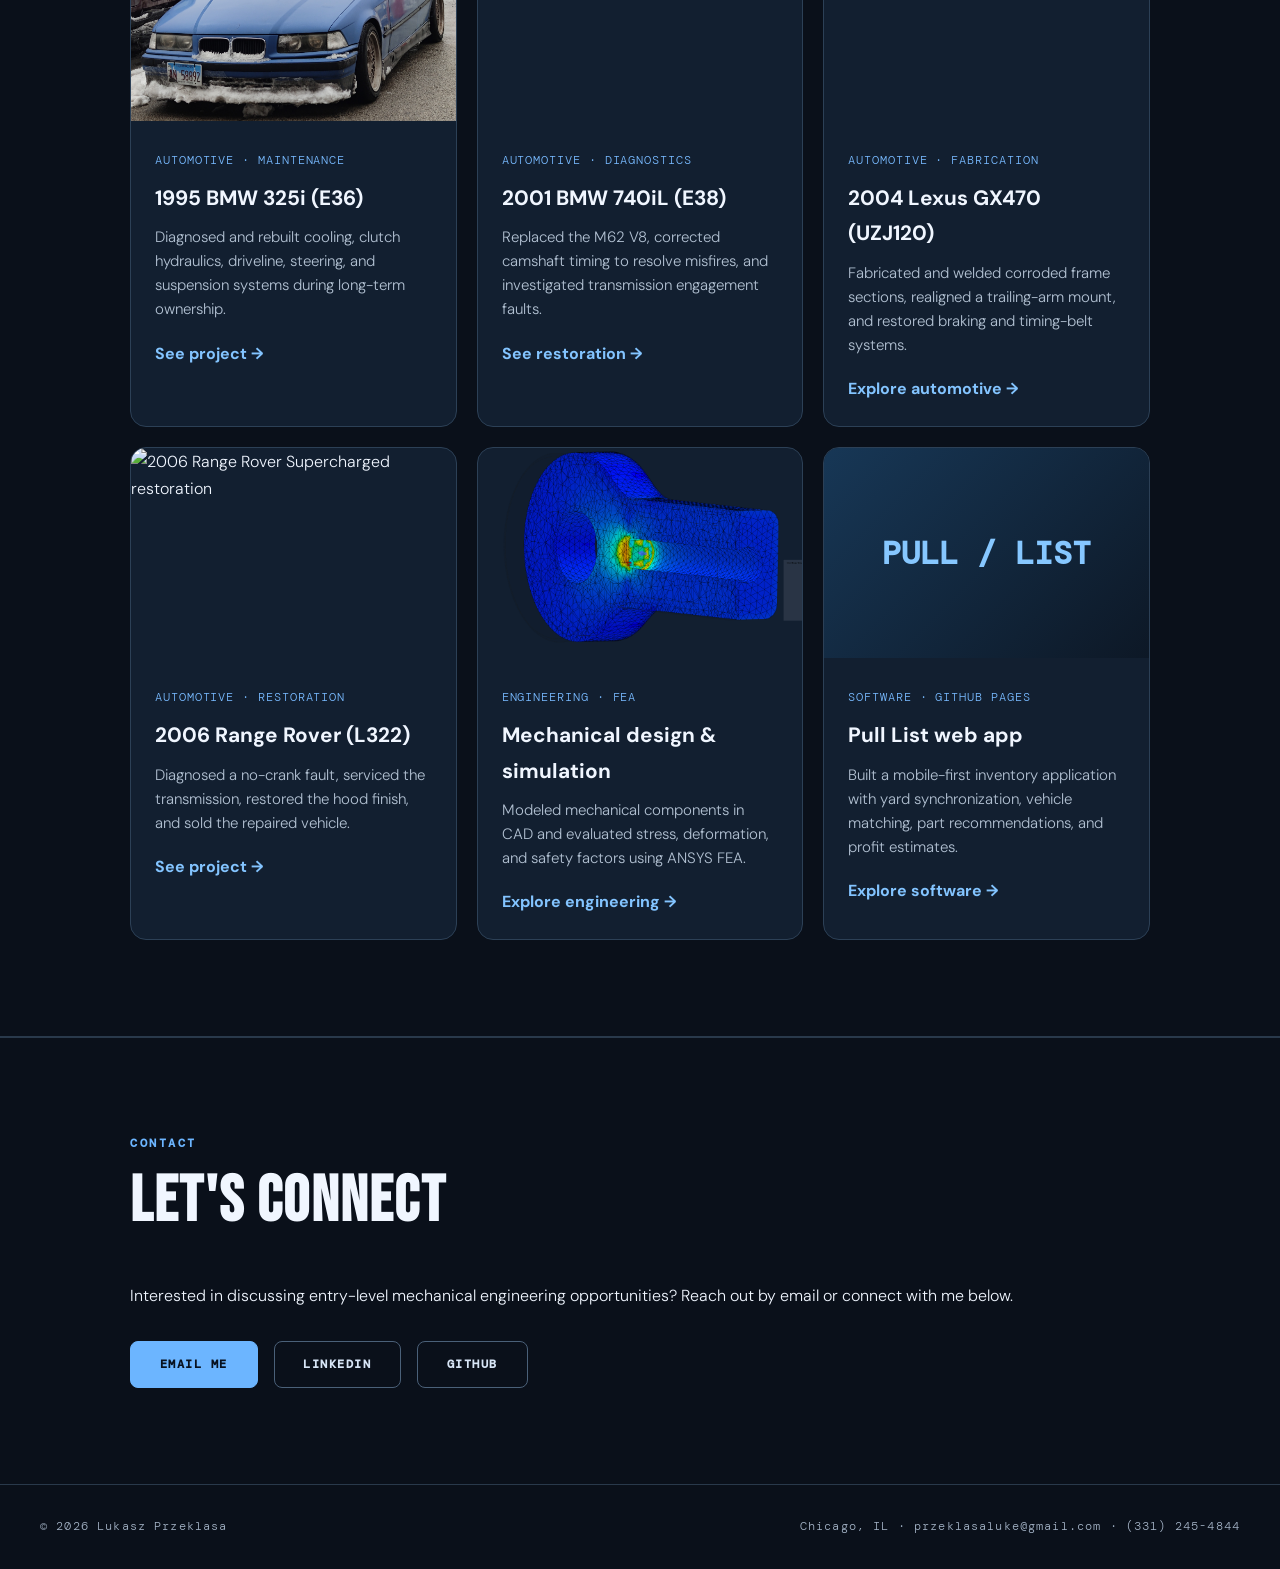
==== commit 8308e0eb: "Condense About copy and refresh homepage layout styles" ====
--- a/index.html
+++ b/index.html
@@ -404,7 +404,7 @@
       .hero, section { padding-left: 1.2rem; padding-right: 1.2rem; }
     }
   </style>
-  <link rel="stylesheet" href="portfolio-2026.css?v=20261104-profile-compact">
+  <link rel="stylesheet" href="portfolio-2026.css?v=20261104-overlap3">
 </head>
 <body>
 
@@ -442,10 +442,9 @@
       <p class="section-label">About Me / Capabilities</p>
       <h2 class="section-title" id="about-heading">Engineer by Degree.<br>Technician by Nature.</h2>
       <div class="about-text">
-      <p>My engineering journey began long before college, fueled by a lifelong obsession with cars and a drive to learn by doing. From my first car — a 1995 BMW 325i I've owned for over seven years and driven 60,000+ miles — to full engine and transmission swaps, I've rebuilt nearly every major vehicle system by hand.</p>
-      <p>That hands-on foundation pushed me to pursue Mechanical Engineering at UIC, where I graduated in May 2024. I now bring both analytical rigor and practical skill to every challenge — from ANSYS finite element analysis to flux-core welding and chassis fabrication.</p>
-      <p>I'm seeking a role where real-world problem-solving matters as much as simulation results.</p>
-    </div>
+        <p>I've been building, repairing, and troubleshooting mechanical systems since 2018, from vehicle engine and transmission work to fabrication, electrical repairs, and other hands-on projects.</p>
+        <p>I earned my B.S. in Mechanical Engineering from UIC in 2024. I bring practical problem-solving together with SolidWorks, ANSYS analysis, and a strong interest in entry-level mechanical engineering opportunities.</p>
+      </div>
       <div class="stats-grid">
       <div class="stat-box">
         <div class="stat-value">8+</div>
--- a/portfolio-2026.css
+++ b/portfolio-2026.css
@@ -41,3 +41,19 @@
 @media(max-width:1100px){.profile-overview-inner{grid-template-columns:1fr}.profile-overview .stats-grid{margin-top:18px}}
 @media(max-width:850px){.profile-overview{margin:0 auto!important;padding:0 20px!important}.profile-overview-inner{padding:24px;gap:28px}.profile-overview .skills-grid{grid-template-columns:repeat(2,minmax(0,1fr))}.profile-overview .stat-box{padding:16px 12px}.profile-overview .stat-label{font-size:.61rem}}
 @media(max-width:600px){.profile-overview{padding:0 16px!important}.profile-overview-inner{padding:22px 18px;border-radius:16px}.profile-overview .section-title{font-size:clamp(2.2rem,10vw,3rem)}.profile-overview .stats-grid{grid-template-columns:repeat(2,minmax(0,1fr))}.profile-overview .skills-grid{grid-template-columns:1fr;gap:8px}.profile-overview .skill-card{padding:13px 15px}.profile-overview .skill-card h3{margin-bottom:7px}.profile-overview .skill-list{display:grid;grid-template-columns:repeat(2,minmax(0,1fr));gap:0 12px}.profile-overview .skill-list li{font-size:.76rem}.profile-overview .stat-value{font-size:2.35rem}#featured-projects{padding-top:55px!important}}
+
+/* Pull combined overview visibly into the hero on wide screens. */
+@media(min-width:1101px){
+  .hero{min-height:670px!important;padding-bottom:120px!important}
+  .profile-overview{margin-top:-140px!important}
+  .profile-overview-inner{background:rgba(17,28,43,.96);backdrop-filter:blur(16px);-webkit-backdrop-filter:blur(16px);border-color:#486381;box-shadow:0 28px 75px rgba(0,0,0,.42)}
+}
+@media(min-width:851px) and (max-width:1100px){
+  .hero{min-height:650px!important;padding-bottom:110px!important}
+  .profile-overview{margin-top:-85px!important}
+  .profile-overview-inner{background:rgba(17,28,43,.97);box-shadow:0 22px 65px rgba(0,0,0,.36)}
+}
+@media(max-width:850px){
+  .profile-overview{margin-top:0!important}
+  .profile-overview-inner{box-shadow:0 14px 38px rgba(0,0,0,.2)}
+}
